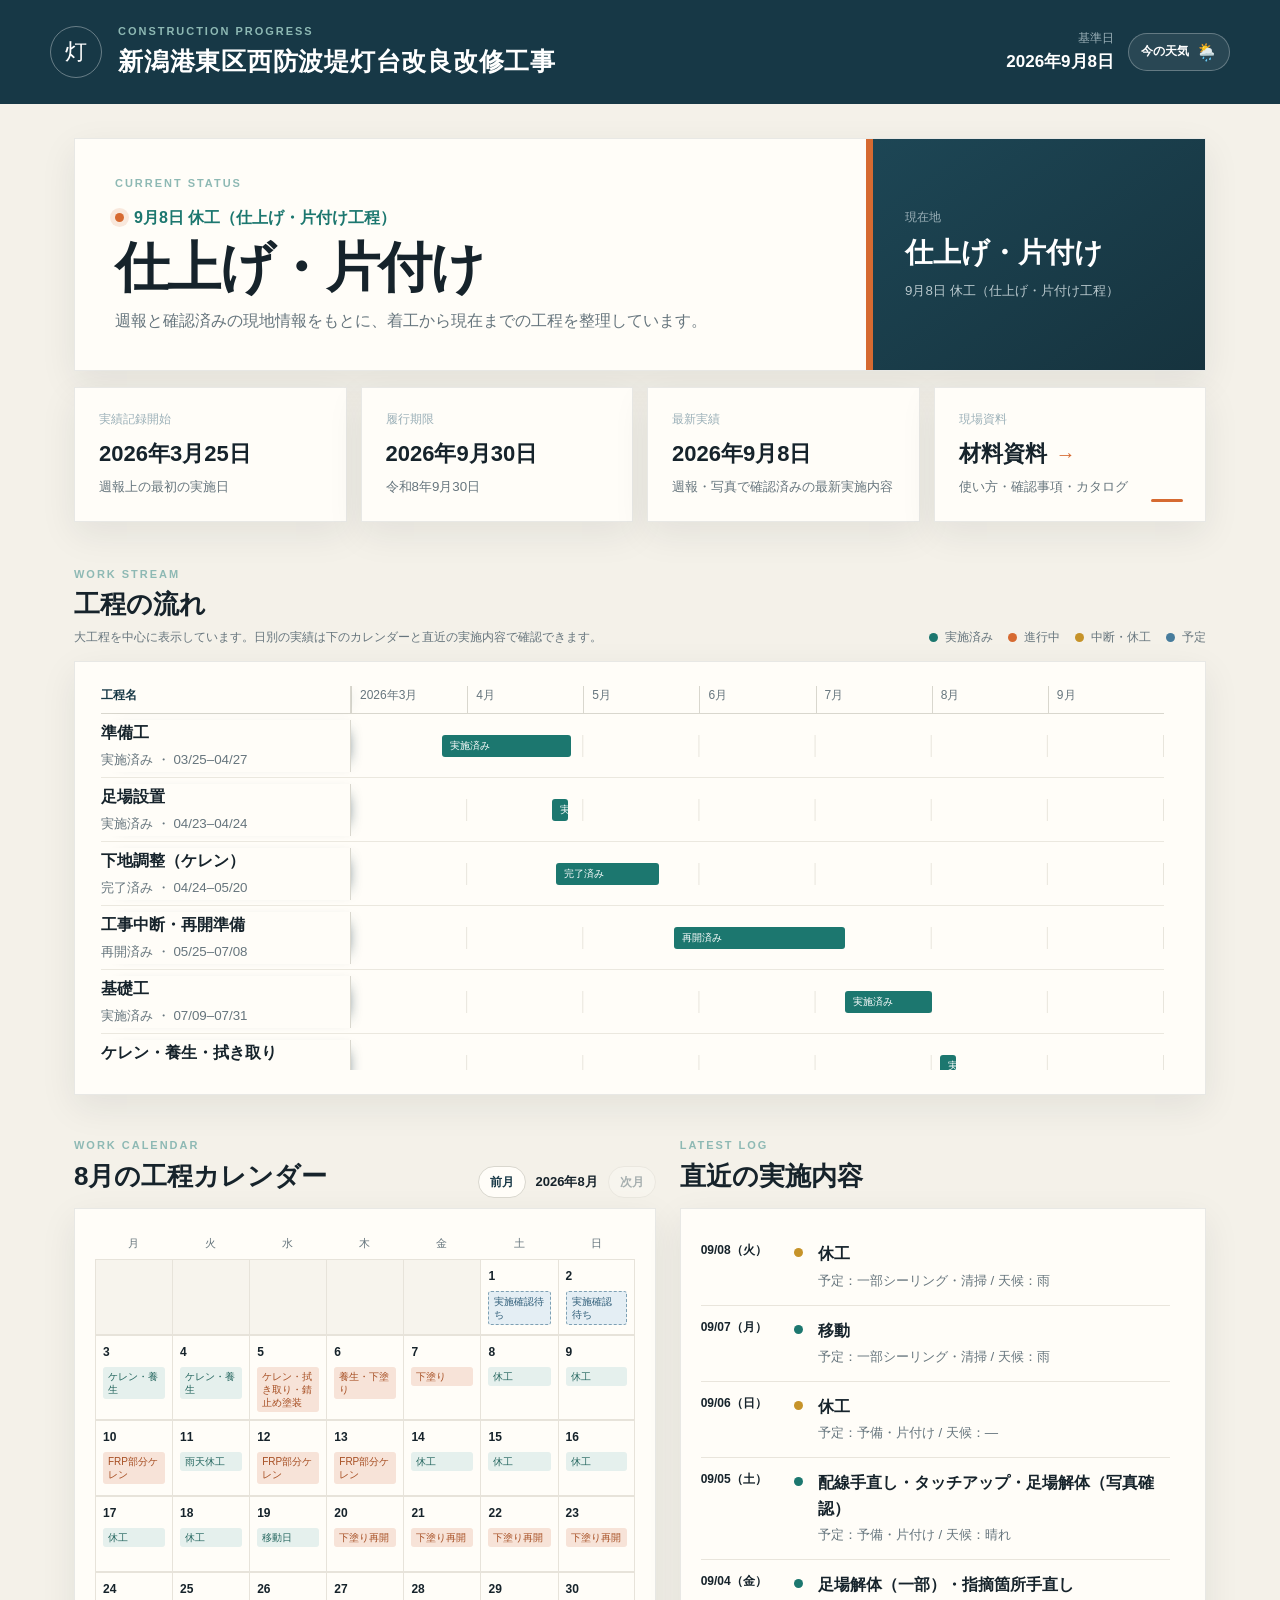
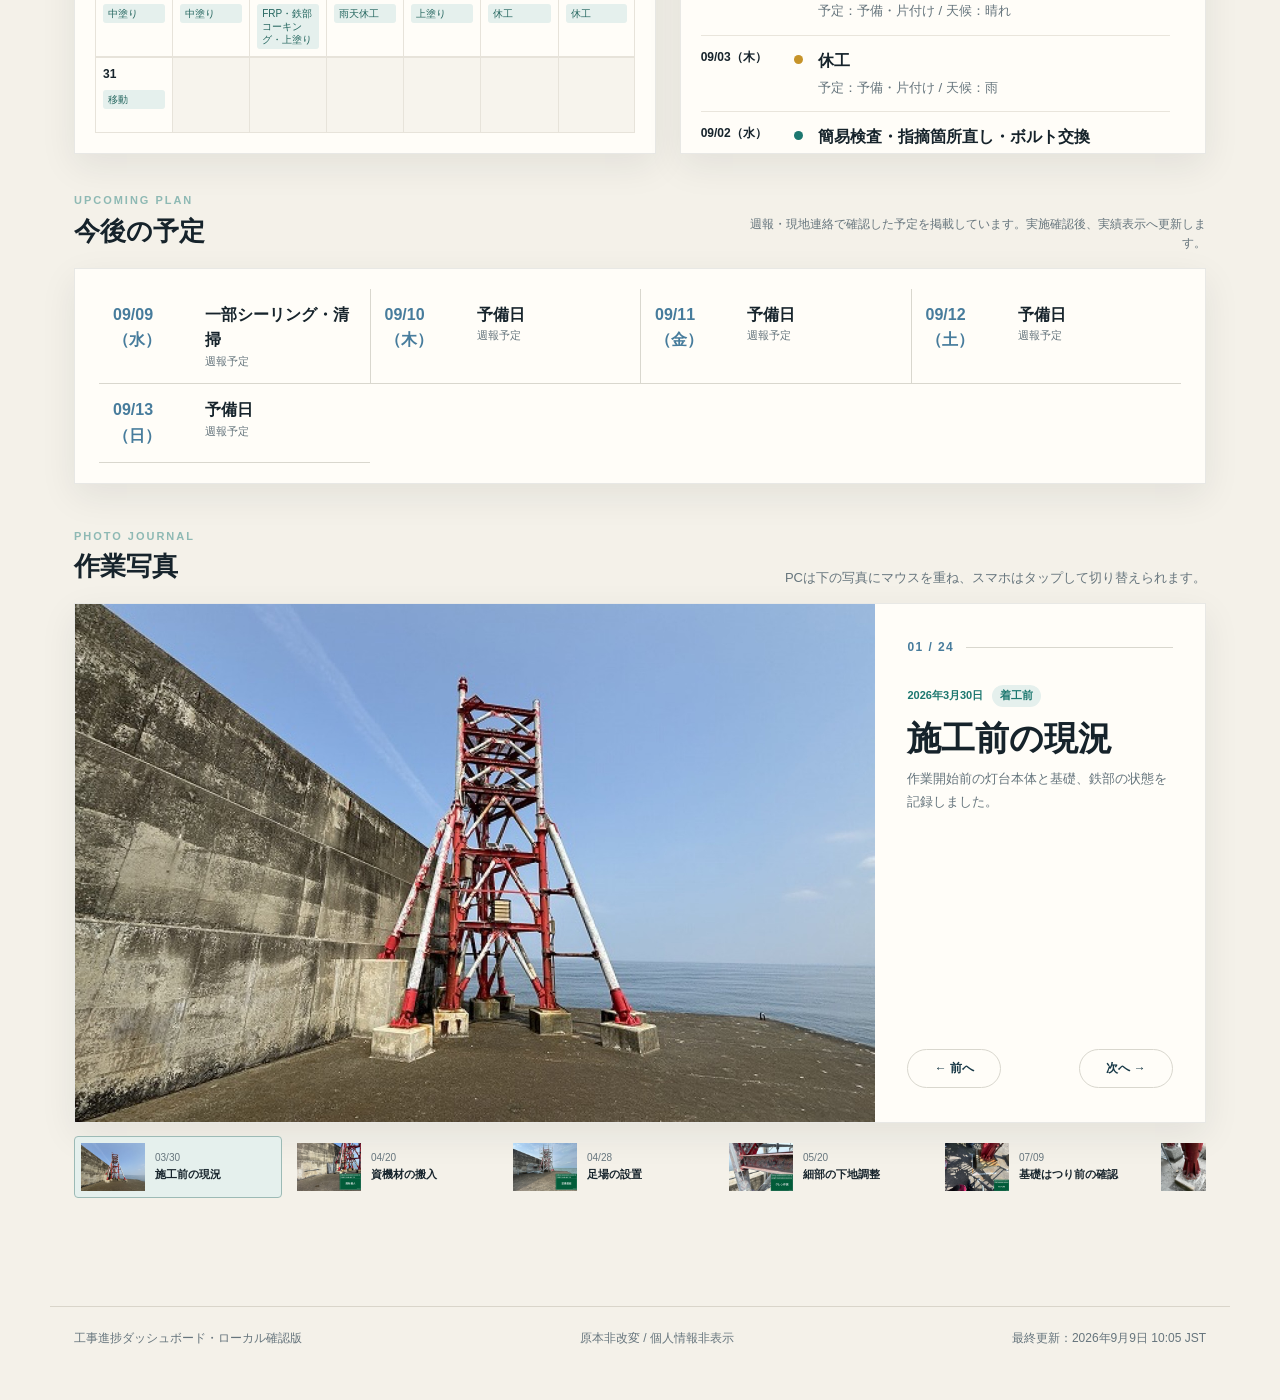
==== index.html @ 29715b18 "9月8日の雨天休工を進捗へ反映" ====
<!doctype html>
<html lang="ja">
<head>
  <meta charset="utf-8">
  <meta name="viewport" content="width=device-width, initial-scale=1">
  <meta name="robots" content="noindex,nofollow">
  <title>工事進捗ダッシュボード</title>
  <link rel="stylesheet" href="style.css?v=20260907-1321">
  <link rel="stylesheet" href="weather-link.css?v=20260820-1045">
  <link rel="stylesheet" href="materials.css?v=20260820-1045">
</head>
<body>
  <header class="topbar">
    <div class="brand-mark" aria-hidden="true">灯</div>
    <div>
      <p class="eyebrow">CONSTRUCTION PROGRESS</p>
      <h1 id="project-name">工事進捗ダッシュボード</h1>
    </div>
    <div class="header-tools">
      <div class="as-of"><span>基準日</span><strong id="as-of"></strong></div>
      <a class="weather-link" href="https://www.jma.go.jp/bosai/nowc/" target="_blank" rel="noopener noreferrer" aria-label="気象庁の雨雲レーダーで今の天気を見る（新しいタブで開きます）">今の天気 <span aria-hidden="true">🌦️</span></a>
    </div>
  </header>

  <main>
    <section class="hero card">
      <div>
        <p class="eyebrow">CURRENT STATUS</p>
        <div class="status-line"><span class="pulse"></span><strong id="project-status"></strong></div>
        <h2 id="current-phase"></h2>
        <p class="hero-copy">週報と確認済みの現地情報をもとに、着工から現在までの工程を整理しています。</p>
      </div>
      <div class="status-meter">
        <span>現在地</span>
        <strong id="meter-phase"></strong>
        <small id="meter-status"></small>
      </div>
    </section>

    <section class="summary-grid" aria-label="工事概要">
      <article class="summary card"><span>実績記録開始</span><strong id="record-start"></strong><small>週報上の最初の実施日</small></article>
      <article class="summary card"><span>履行期限</span><strong id="contract-end">—</strong><small>令和8年9月30日</small></article>
      <article class="summary card"><span>最新実績</span><strong id="last-activity"></strong><small>週報・写真で確認済みの最新実施内容</small></article>
      <a class="summary card material-entry" href="materials.html" aria-label="使用材料の説明、確認事項、カタログを確認する材料資料ページを開く">
        <span>現場資料</span>
        <strong>材料資料 <span class="material-entry-arrow" aria-hidden="true">→</span></strong>
        <small>使い方・確認事項・カタログ</small>
      </a>
    </section>

    <section class="section-head">
      <div><p class="eyebrow">WORK STREAM</p><h2>工程の流れ</h2><p class="stream-note">大工程を中心に表示しています。日別の実績は下のカレンダーと直近の実施内容で確認できます。</p></div>
      <div class="legend"><span class="dot completed"></span>実施済み <span class="dot active"></span>進行中 <span class="dot paused"></span>中断・休工 <span class="dot planned"></span>予定</div>
    </section>
    <section class="card gantt-wrap">
      <div class="gantt-viewport" tabindex="0" aria-label="大工程一覧。工程名を固定したまま左右と上下にスクロールして確認できます">
        <div id="gantt-scale" class="gantt-scale"></div>
        <div id="gantt" class="gantt"></div>
      </div>
    </section>

    <section class="two-col">
      <div>
        <div class="section-head compact">
          <div><p class="eyebrow">WORK CALENDAR</p><h2 id="calendar-title">工程カレンダー</h2></div>
          <div class="calendar-nav" aria-label="表示月の切り替え">
            <button id="calendar-prev" type="button" aria-label="前月">前月</button>
            <span id="calendar-month"></span>
            <button id="calendar-next" type="button" aria-label="次月">次月</button>
          </div>
        </div>
        <section class="card calendar-card">
          <div class="calendar-week"><span>月</span><span>火</span><span>水</span><span>木</span><span>金</span><span>土</span><span>日</span></div>
          <div id="calendar" class="calendar"></div>
        </section>
      </div>
      <div>
        <div class="section-head compact"><div><p class="eyebrow">LATEST LOG</p><h2>直近の実施内容</h2></div></div>
        <section class="card log-card" tabindex="0" aria-label="直近の実施内容。上下にスクロールして過去の記録を確認できます"><div id="recent-log"></div></section>
      </div>
    </section>

    <section class="section-head upcoming-head">
      <div><p class="eyebrow">UPCOMING PLAN</p><h2>今後の予定</h2></div>
      <p class="plan-caption">週報・現地連絡で確認した予定を掲載しています。実施確認後、実績表示へ更新します。</p>
    </section>
    <section class="card upcoming-card"><div id="upcoming-log" class="upcoming-grid"></div></section>

    <section class="section-head gallery-head">
      <div><p class="eyebrow">PHOTO JOURNAL</p><h2>作業写真</h2></div>
      <p class="gallery-lead">PCは下の写真にマウスを重ね、スマホはタップして切り替えられます。</p>
    </section>
    <section id="gallery" class="photo-carousel" aria-label="工事写真ギャラリー">
      <div class="photo-stage card">
        <button id="gallery-main" class="photo-main" type="button" aria-label="選択中の写真を拡大表示">
          <img id="gallery-main-image" src="" alt="">
          <span class="gallery-zoom" aria-hidden="true">拡大</span>
        </button>
        <div class="photo-detail" aria-live="polite">
          <div class="photo-progress"><span id="gallery-counter"></span><span class="photo-line"></span></div>
          <div class="gallery-meta"><time id="gallery-date"></time><span id="gallery-phase"></span></div>
          <h3 id="gallery-title"></h3>
          <p id="gallery-description"></p>
          <div class="photo-controls">
            <button id="gallery-prev" type="button" aria-label="前の写真">← <span>前へ</span></button>
            <button id="gallery-next" type="button" aria-label="次の写真"><span>次へ</span> →</button>
          </div>
        </div>
      </div>
      <div id="gallery-tabs" class="photo-tabs" role="tablist" aria-label="表示する工事写真を選択"></div>
    </section>
  </main>

  <dialog id="gallery-dialog" class="gallery-dialog" aria-labelledby="dialog-title">
    <button id="dialog-close" class="dialog-close" type="button" aria-label="拡大写真を閉じる">×</button>
    <img id="dialog-image" src="" alt="">
    <div class="dialog-caption">
      <p><time id="dialog-date"></time><span id="dialog-phase"></span></p>
      <h2 id="dialog-title"></h2>
      <p id="dialog-description"></p>
    </div>
  </dialog>
  <footer><span>工事進捗ダッシュボード・ローカル確認版</span><span>原本非改変 / 個人情報非表示</span><span>最終更新：<time id="updated-at"></time></span></footer>
  <script src="data.js?v=20260909-1005"></script>
  <script src="app.js?v=20260822-1506"></script>
</body>
</html>
---- style.css ----
:root{--ink:#16232b;--muted:#66757d;--paper:#f4f1e9;--card:#fffdf8;--line:#d9d7ce;--navy:#173846;--teal:#1c776f;--orange:#d66a31;--amber:#c69329;--blue:#477c9c;--gray:#a8aca9;--shadow:0 12px 34px rgba(28,43,48,.08)}
.gallery-head{margin-top:44px!important}
.upcoming-item{grid-template-columns:82px 1fr!important}
.two-col>div{min-width:0}.calendar-card,.log-card{height:auto!important}.log-card{overflow-y:auto;overscroll-behavior:contain;scrollbar-gutter:stable}.log-card:focus-visible{outline:3px solid var(--orange);outline-offset:2px}@media(max-width:850px){.log-card{max-height:520px}}
.stream-note{max-width:620px;margin:2px 0 0;color:var(--muted);font-size:12px}
.photo-carousel{margin-bottom:44px}.photo-stage{display:grid;grid-template-columns:minmax(0,1.7fr) minmax(280px,.7fr);height:520px;overflow:hidden}.photo-main{position:relative;display:block;min-width:0;padding:0;border:0;background:#10232b;cursor:zoom-in;overflow:hidden}.photo-main img{display:block;width:100%;height:100%;min-height:0;max-height:none;object-fit:cover}.photo-main:hover .gallery-zoom,.photo-main:focus-visible .gallery-zoom{opacity:1;transform:none}.photo-main:focus-visible{outline:3px solid var(--orange);outline-offset:-3px}.photo-detail{display:flex;flex-direction:column;justify-content:flex-start;min-height:460px;padding:34px 32px;background:var(--card)}.photo-progress{display:flex;align-items:center;gap:12px;margin-bottom:28px;color:var(--blue);font-size:12px;font-weight:800;letter-spacing:.12em}.photo-line{height:1px;flex:1;background:var(--line)}.photo-detail h3{margin:10px 0 8px;font-size:clamp(24px,3vw,34px);line-height:1.25}.photo-detail>p{margin:0;color:var(--muted);font-size:13px;line-height:1.8}.photo-controls{display:flex;justify-content:space-between;gap:10px;margin-top:auto;padding-top:34px}.photo-controls button{min-width:94px;padding:9px 14px;border:1px solid var(--line);border-radius:999px;background:transparent;color:var(--navy);font:inherit;font-size:12px;font-weight:800;cursor:pointer}.photo-controls button:hover,.photo-controls button:focus-visible{background:#e5f0ed;border-color:#a8c5bf}.photo-tabs{display:flex;gap:8px;margin-top:10px;padding:3px 0 8px;overflow-x:auto;scrollbar-width:thin}.photo-tab{display:grid;grid-template-columns:64px 120px;flex:0 0 auto;align-items:center;gap:10px;padding:6px;border:1px solid transparent;border-radius:4px;background:transparent;color:var(--ink);font:inherit;text-align:left;cursor:pointer}.photo-tab img{width:64px;height:48px;object-fit:cover;background:#dfe4e3}.photo-tab span,.photo-tab time,.photo-tab strong{display:block}.photo-tab time{color:var(--muted);font-size:10px}.photo-tab strong{overflow:hidden;font-size:11px;white-space:nowrap;text-overflow:ellipsis}.photo-tab[aria-selected="true"]{border-color:#9cbab5;background:#e5f0ed}.photo-tab:focus-visible{outline:3px solid var(--orange);outline-offset:1px}@media(max-width:850px){.photo-stage{grid-template-columns:1fr;height:auto}.photo-main img{min-height:0;max-height:none;aspect-ratio:16/9}.photo-detail{min-height:0;padding:24px}.photo-progress{margin-bottom:18px}.photo-controls{margin-top:20px;padding-top:0}}@media(max-width:540px){.photo-main img{aspect-ratio:4/3}.photo-detail{padding:20px}.photo-tab{grid-template-columns:58px 104px}.photo-tab img{width:58px;height:44px}.photo-controls button span{display:none}}
*{box-sizing:border-box}html{scroll-behavior:smooth}body{margin:0;background:var(--paper);color:var(--ink);font-family:-apple-system,BlinkMacSystemFont,"Hiragino Sans","Yu Gothic UI",Meiryo,sans-serif;line-height:1.6}.topbar{min-height:104px;padding:22px max(24px,calc((100vw - 1180px)/2));display:flex;align-items:center;gap:16px;background:var(--navy);color:white}.brand-mark{display:grid;place-items:center;width:52px;height:52px;border:1px solid rgba(255,255,255,.35);border-radius:50%;font-family:serif;font-size:22px}.topbar h1{font-size:clamp(17px,2vw,25px);margin:1px 0 0;letter-spacing:.03em}.eyebrow{margin:0;color:#8eb9b4;font-size:11px;font-weight:800;letter-spacing:.18em}.as-of{margin-left:auto;text-align:right}.as-of span,.summary span,.status-meter span{display:block;color:#9bb0b8;font-size:12px}.as-of strong{font-size:17px}main{max-width:1180px;margin:0 auto;padding:34px 24px 56px}.card{background:var(--card);border:1px solid rgba(33,54,62,.1);box-shadow:var(--shadow)}.hero{display:grid;grid-template-columns:1.4fr .6fr;align-items:stretch;overflow:hidden}.hero>div:first-child{padding:36px 40px}.status-line{display:flex;align-items:center;gap:10px;color:var(--teal);margin:12px 0 2px}.pulse{width:9px;height:9px;background:var(--orange);border-radius:50%;box-shadow:0 0 0 5px rgba(214,106,49,.14)}.hero h2{font-size:clamp(30px,5vw,54px);line-height:1.15;margin:6px 0 10px;letter-spacing:-.03em}.hero-copy{color:var(--muted);margin:0}.status-meter{padding:32px;background:linear-gradient(145deg,#1d4655,#16333e);color:white;display:flex;flex-direction:column;justify-content:center;border-left:7px solid var(--orange)}.status-meter strong{font-size:28px;margin:4px 0}.status-meter small{color:#b9c8cd}.summary-grid{display:grid;grid-template-columns:repeat(4,1fr);gap:14px;margin:16px 0 44px}.summary{padding:22px 24px;min-height:132px}.summary strong{font-size:22px;display:block;margin:7px 0 2px}.summary small{color:var(--muted)}.summary .pending{color:var(--amber)}.section-head{display:flex;align-items:flex-end;justify-content:space-between;margin:0 0 14px}.section-head h2{font-size:26px;margin:1px 0}.legend{font-size:12px;color:var(--muted);display:flex;align-items:center;gap:7px;flex-wrap:wrap}.dot{width:9px;height:9px;border-radius:50%;display:inline-block;margin-left:8px}.dot.completed{background:var(--teal)}.dot.active{background:var(--orange)}.dot.paused{background:var(--amber)}.dot.pending-dot{background:var(--gray)}.gantt-wrap{padding:24px 26px;margin-bottom:42px;overflow-x:auto}.gantt-scale{display:grid;grid-template-columns:repeat(6,1fr);margin-left:250px;min-width:780px;color:var(--muted);font-size:12px;border-bottom:1px solid var(--line)}.gantt-scale span{padding:0 8px 8px;border-left:1px solid var(--line)}.gantt{min-width:1030px}.gantt-row{display:grid;grid-template-columns:250px 1fr;align-items:center;min-height:64px;border-bottom:1px solid #ebe8df}.gantt-row:last-child{border-bottom:0}.gantt-label strong{display:block}.gantt-label small{color:var(--muted)}.gantt-track{height:22px;position:relative;background:repeating-linear-gradient(to right,transparent 0,transparent calc(16.6667% - 1px),#e8e5dc calc(16.6667% - 1px),#e8e5dc 16.6667%)}.gantt-bar{position:absolute;min-width:8px;height:100%;border-radius:3px;display:flex;align-items:center;padding:0 8px;color:white;font-size:10px;white-space:nowrap;overflow:hidden}.gantt-bar.completed{background:var(--teal)}.gantt-bar.in-progress{background:var(--orange)}.gantt-bar.paused{background:var(--amber)}.gantt-bar.not-started{background:var(--gray)}.two-col{display:grid;grid-template-columns:1.05fr .95fr;gap:24px}.section-head.compact{margin-bottom:10px}.calendar-card,.log-card{height:100%;padding:20px}.calendar-week,.calendar{display:grid;grid-template-columns:repeat(7,1fr)}.calendar-week span{text-align:center;color:var(--muted);font-size:11px;padding:6px}.calendar-day{min-height:76px;border-top:1px solid #e7e3da;border-left:1px solid #e7e3da;padding:7px;font-size:12px}.calendar-day:nth-child(7n){border-right:1px solid #e7e3da}.calendar-day.empty{background:#f7f4ed}.calendar-day .num{font-weight:700}.calendar-day .event{display:block;margin-top:5px;border-radius:3px;padding:3px 5px;background:#e5f0ed;color:#23655e;font-size:10px;line-height:1.3}.calendar-day .event.in-progress{background:#f7e3d8;color:#a64e22}.log-item{display:grid;grid-template-columns:82px 13px 1fr;gap:11px;padding:12px 0;border-bottom:1px solid #e9e5dc}.log-item:last-child{border-bottom:0}.log-date{font-size:12px;font-weight:700}.log-pin{width:9px;height:9px;background:var(--teal);border-radius:50%;margin-top:7px}.log-pin.in-progress{background:var(--orange)}.log-pin.paused{background:var(--amber)}.log-body strong{display:block}.log-body small{color:var(--muted)}.notice{display:flex;gap:16px;margin-top:28px;padding:20px 24px;border-left:5px solid var(--amber)}.notice-icon{display:grid;place-items:center;flex:0 0 32px;height:32px;border-radius:50%;background:#f0dfb9;color:#745812;font-weight:900}.notice p{margin:2px 0 0;color:var(--muted)}footer{max-width:1180px;margin:0 auto 30px;padding:22px 24px;border-top:1px solid #d9d5ca;color:var(--muted);font-size:12px;display:flex;justify-content:space-between}
.calendar-nav{display:flex;align-items:center;gap:10px;font-size:13px;font-weight:700}.calendar-nav button{min-width:48px;height:32px;padding:0 10px;border:1px solid var(--line);border-radius:16px;background:var(--card);color:var(--navy);font-size:12px;font-weight:700;line-height:1;cursor:pointer}.calendar-nav button:disabled{opacity:.35;cursor:default}.calendar-nav button:not(:disabled):hover{background:#e5f0ed}.calendar-day{border-bottom:1px solid #e7e3da}.calendar-day:last-child{border-right:1px solid #e7e3da}
.calendar-day.today{position:relative;box-shadow:inset 0 0 0 2px var(--orange)}
.calendar-day.today .num{display:inline-grid;place-items:center;width:24px;height:24px;margin:-2px 0 0 -2px;border-radius:50%;background:var(--orange);color:#fff;line-height:1}
@media(max-width:850px){.hero{grid-template-columns:1fr}.status-meter{border-left:0;border-top:6px solid var(--orange)}.summary-grid{grid-template-columns:repeat(2,1fr)}.two-col{grid-template-columns:1fr}.gantt-scale{margin-left:190px}.gantt-row{grid-template-columns:190px 1fr}.legend{display:none}}
@media(max-width:540px){.topbar{padding:17px}.brand-mark{width:42px;height:42px}.as-of span{display:none}.as-of strong{font-size:13px}main{padding:20px 14px 42px}.hero>div:first-child{padding:27px 23px}.status-meter{padding:24px}.summary-grid{grid-template-columns:1fr 1fr;gap:9px;margin-bottom:34px}.summary{padding:16px;min-height:116px}.summary strong{font-size:17px}.gantt-wrap{padding:18px 14px}.calendar-card,.log-card{padding:12px}.calendar-day{min-height:64px;padding:5px}.calendar-day .event{font-size:9px}.notice{margin-top:20px}footer{margin-bottom:10px;display:block}footer span{display:block}}
.dot.planned{background:var(--blue)}.gantt-bar.planned{background:var(--blue)}.calendar-day .event.planned{background:#e4eef4;color:#315f7a;border:1px dashed #7da0b4}.upcoming-head{margin-top:38px}.plan-caption{max-width:460px;margin:0;color:var(--muted);font-size:12px;text-align:right}.upcoming-card{padding:20px 24px}.upcoming-grid{display:grid;grid-template-columns:repeat(4,1fr)}.upcoming-item{display:grid;grid-template-columns:54px 1fr;gap:10px;padding:13px 14px;border-left:1px solid var(--line);border-bottom:1px solid var(--line)}.upcoming-item:nth-child(4n+1){border-left:0}.upcoming-date{color:var(--blue);font-weight:800}.upcoming-item strong,.upcoming-item small{display:block}.upcoming-item small{color:var(--muted);font-size:11px}@media(max-width:850px){.upcoming-grid{grid-template-columns:repeat(2,1fr)}.upcoming-item:nth-child(4n+1){border-left:1px solid var(--line)}.upcoming-item:nth-child(2n+1){border-left:0}}@media(max-width:540px){.upcoming-head{display:block}.plan-caption{text-align:left}.upcoming-grid{grid-template-columns:1fr}.upcoming-item{border-left:0}}
.gallery-head{margin-top:4px}.gallery-lead{margin:0;color:var(--muted);font-size:13px}.gallery-grid{display:grid;grid-template-columns:repeat(3,1fr);gap:16px;margin-bottom:44px}.gallery-card{min-width:0;background:var(--card);border:1px solid rgba(33,54,62,.1);box-shadow:var(--shadow);overflow:hidden}.gallery-card.featured{grid-column:span 2}.gallery-open{display:block;width:100%;padding:0;border:0;background:transparent;color:inherit;text-align:left;font:inherit;cursor:pointer}.gallery-image{position:relative;display:block;aspect-ratio:4/3;overflow:hidden;background:#dfe4e3}.gallery-card.featured .gallery-image{aspect-ratio:2/1}.gallery-image img{display:block;width:100%;height:100%;object-fit:cover;transition:transform .35s ease}.gallery-zoom{position:absolute;right:12px;bottom:12px;padding:5px 10px;border-radius:999px;background:rgba(18,39,48,.82);color:white;font-size:11px;font-weight:700;letter-spacing:.06em;opacity:0;transform:translateY(4px);transition:opacity .2s ease,transform .2s ease}.gallery-open:hover .gallery-image img{transform:scale(1.025)}.gallery-open:hover .gallery-zoom,.gallery-open:focus-visible .gallery-zoom{opacity:1;transform:none}.gallery-open:focus-visible{outline:3px solid var(--orange);outline-offset:-3px}.gallery-copy{display:block;padding:18px 20px 20px}.gallery-meta{display:flex;align-items:center;gap:9px;color:var(--teal);font-size:11px;font-weight:800}.gallery-meta span{padding:2px 8px;border-radius:999px;background:#e5f0ed}.gallery-copy strong{display:block;margin:7px 0 4px;font-size:19px;line-height:1.35}.gallery-copy small{display:block;color:var(--muted);font-size:12px;line-height:1.7}.gallery-dialog{width:min(960px,calc(100vw - 32px));max-height:calc(100vh - 32px);padding:0;border:0;background:var(--card);color:var(--ink);box-shadow:0 24px 80px rgba(10,25,31,.35);overflow:auto}.gallery-dialog::backdrop{background:rgba(10,25,31,.72);backdrop-filter:blur(3px)}.gallery-dialog img{display:block;width:100%;max-height:70vh;object-fit:contain;background:#10232b}.dialog-close{position:fixed;z-index:2;margin:14px 0 0 calc(min(960px,100vw - 32px) - 58px);width:42px;height:42px;border:1px solid rgba(255,255,255,.4);border-radius:50%;background:rgba(16,35,43,.82);color:white;font-size:26px;line-height:1;cursor:pointer}.dialog-close:focus-visible{outline:3px solid var(--orange)}.dialog-caption{padding:22px 26px 26px}.dialog-caption>p:first-child{display:flex;gap:10px;margin:0;color:var(--teal);font-size:12px;font-weight:800}.dialog-caption>p:first-child span{padding-left:10px;border-left:1px solid var(--line)}.dialog-caption h2{margin:6px 0 4px;font-size:25px}.dialog-caption>p:last-child{margin:0;color:var(--muted)}@media(max-width:850px){.gallery-grid{grid-template-columns:repeat(2,1fr)}.gallery-card.featured{grid-column:span 2}}@media(max-width:540px){.gallery-head{display:block}.gallery-lead{margin-top:4px}.gallery-grid{grid-template-columns:1fr;gap:12px}.gallery-card.featured{grid-column:auto}.gallery-card.featured .gallery-image,.gallery-image{aspect-ratio:4/3}.gallery-copy{padding:15px 16px 17px}.gallery-zoom{opacity:1;transform:none}.dialog-caption{padding:18px}.gallery-dialog{width:calc(100vw - 20px);max-height:calc(100vh - 20px)}.dialog-close{margin-left:calc(100vw - 72px)}}@media(prefers-reduced-motion:reduce){.gallery-image img,.gallery-zoom{transition:none}}

/* 工程表: 月幅を読みやすい下限で保ち、長期工事は工程名固定の横スクロールにする */
.gantt-wrap{padding:24px 26px;margin-bottom:42px;overflow:hidden}
.gantt-viewport{
  --gantt-label-width:250px;
  --gantt-month-count:1;
  --gantt-track-min-width:96px;
  max-height:384px;
  overflow:auto;
  overscroll-behavior:contain;
  scrollbar-gutter:stable;
}
.gantt-viewport:focus-visible{outline:3px solid var(--orange);outline-offset:-3px}
.gantt-scale{
  position:sticky;
  top:0;
  z-index:5;
  display:grid;
  width:100%;
  min-width:calc(var(--gantt-label-width) + var(--gantt-track-min-width));
  margin-left:0;
  color:var(--muted);
  font-size:12px;
  border-bottom:1px solid var(--line);
  background:var(--card);
}
.gantt-scale span{min-width:0;padding:0 8px 8px;border-left:1px solid var(--line);background:var(--card)}
.gantt-scale .gantt-axis-label{
  position:sticky;
  left:0;
  z-index:7;
  padding-left:0;
  border-left:0;
  border-right:1px solid var(--line);
  color:var(--navy);
  font-weight:800;
  box-shadow:8px 0 14px -12px rgba(23,56,70,.8);
}
.gantt{width:100%;min-width:calc(var(--gantt-label-width) + var(--gantt-track-min-width))}
.gantt-row{grid-template-columns:var(--gantt-label-width) minmax(var(--gantt-track-min-width),1fr)}
.gantt-label{
  position:sticky;
  left:0;
  z-index:3;
  min-width:0;
  padding-right:16px;
  border-right:1px solid var(--line);
  background:var(--card);
  box-shadow:8px 0 14px -12px rgba(23,56,70,.8);
}
.gantt-label strong,.gantt-label small{overflow:hidden;text-overflow:ellipsis;white-space:nowrap}
.gantt-track{
  background-image:linear-gradient(to right,transparent calc(100% - 1px),#e8e5dc 1px);
  background-size:calc(100% / var(--gantt-month-count)) 100%;
}
@media(max-width:850px){.gantt-viewport{--gantt-label-width:190px}}
@media(max-width:540px){.gantt-wrap{padding:18px 14px}.gantt-viewport{--gantt-label-width:174px}}
@media(max-width:540px){.calendar-nav button,.photo-controls button{min-height:45px}.gantt-label strong{overflow:visible;white-space:normal;text-overflow:clip;line-height:1.35}}
@media(max-width:540px){.section-head.compact{display:block}.calendar-nav{justify-content:flex-start;margin-top:8px}.calendar-nav span{white-space:nowrap}}
---- weather-link.css ----
.header-tools {
  display: flex;
  flex: 0 0 auto;
  align-items: center;
  gap: 14px;
  margin-left: auto;
}

.header-tools .as-of {
  margin-left: 0;
}

.weather-link {
  display: inline-flex;
  align-items: center;
  gap: 7px;
  padding: 8px 12px;
  border: 1px solid rgba(255, 255, 255, .28);
  border-radius: 999px;
  background: rgba(255, 255, 255, .08);
  color: #fff;
  font-size: 12px;
  font-weight: 800;
  white-space: nowrap;
  text-decoration: none;
}

.weather-link:hover {
  border-color: rgba(255, 255, 255, .55);
  background: rgba(255, 255, 255, .16);
}

.weather-link:focus-visible {
  outline: 3px solid var(--orange);
  outline-offset: 3px;
}

.weather-link span {
  font-size: 17px;
  line-height: 1;
}

@media (max-width: 540px) {
  .topbar {
    flex-wrap: wrap;
  }

  .topbar > div:nth-child(2) {
    min-width: 0;
    flex: 1;
  }

  .header-tools {
    flex: 0 0 100%;
    width: 100%;
    gap: 8px;
    margin-left: 0;
    justify-content: flex-end;
  }

  .weather-link {
    min-height: 45px;
    gap: 4px;
    padding: 6px 9px;
    font-size: 11px;
  }

  .weather-link span {
    font-size: 15px;
  }
}
---- materials.css ----
.material-entry {
  position: relative;
  display: block;
  color: var(--ink);
  text-decoration: none;
  transition: border-color .2s ease, transform .2s ease, box-shadow .2s ease;
}

.material-entry::after {
  position: absolute;
  right: 22px;
  bottom: 19px;
  width: 32px;
  height: 3px;
  border-radius: 999px;
  background: var(--orange);
  content: "";
}

.material-entry:hover {
  border-color: rgba(28, 119, 111, .38);
  box-shadow: 0 16px 38px rgba(28, 43, 48, .12);
  transform: translateY(-2px);
}

.material-entry:focus-visible {
  outline: 3px solid var(--orange);
  outline-offset: 3px;
}

.material-entry strong {
  display: flex;
  align-items: center;
  gap: 9px;
}

.material-entry .material-entry-arrow {
  display: inline;
  color: var(--orange);
  font-size: 20px;
}

.materials-header-title {
  min-width: 0;
}

.materials-back {
  margin-left: auto;
  padding: 8px 13px;
  border: 1px solid rgba(255, 255, 255, .28);
  border-radius: 999px;
  color: #fff;
  font-size: 12px;
  font-weight: 800;
  text-decoration: none;
  white-space: nowrap;
}

.materials-back:hover {
  background: rgba(255, 255, 255, .12);
}

.materials-back:focus-visible {
  outline: 3px solid var(--orange);
  outline-offset: 3px;
}

.materials-main {
  max-width: 1000px;
}

.materials-hero {
  margin-bottom: 18px;
  padding: 34px 38px;
}

.materials-hero h2 {
  margin: 4px 0 8px;
  font-size: clamp(30px, 5vw, 48px);
  line-height: 1.2;
  letter-spacing: -.03em;
}

.materials-hero p:last-child {
  max-width: 720px;
  margin: 0;
  color: var(--muted);
}

.material-caution {
  display: grid;
  grid-template-columns: 155px minmax(0, 1fr);
  gap: 18px;
  margin-bottom: 26px;
  padding: 17px 20px;
  border-left: 5px solid var(--orange);
  background: #fff7f1;
}

.material-caution strong {
  font-size: 13px;
}

.material-caution p {
  margin: 0;
  color: var(--muted);
  font-size: 12px;
}

.materials-section-head {
  display: flex;
  align-items: end;
  justify-content: space-between;
  gap: 20px;
  margin: 34px 0 13px;
}

.materials-section-head h2 {
  margin: 2px 0 0;
  font-size: 27px;
}

.materials-count {
  color: var(--muted);
  font-size: 12px;
  font-weight: 800;
}

.materials-scope {
  margin: -4px 0 15px;
  color: var(--muted);
  font-size: 11px;
}

.materials-grid {
  display: grid;
  grid-template-columns: minmax(0, 1fr);
  gap: 12px;
}

.material-card {
  min-width: 0;
  border: 1px solid rgba(33, 54, 62, .12);
  background: var(--card);
  box-shadow: var(--shadow);
}

.material-card summary {
  display: grid;
  grid-template-columns: minmax(0, 1fr) auto;
  align-items: center;
  gap: 12px;
  min-height: 84px;
  padding: 17px 18px;
  cursor: pointer;
}

.material-card summary::marker {
  color: var(--teal);
}

.material-heading,
.material-heading strong,
.material-category {
  display: block;
}

.material-heading {
  min-width: 0;
}

.material-heading strong {
  overflow-wrap: anywhere;
  margin-top: 3px;
  font-size: 16px;
}

.material-category {
  color: var(--teal);
  font-size: 10px;
  font-weight: 800;
  letter-spacing: .08em;
}

.material-state {
  padding: 4px 8px;
  border-radius: 999px;
  background: #e5f0ed;
  color: #23655e;
  font-size: 10px;
  font-weight: 800;
  white-space: nowrap;
}

.material-body {
  display: grid;
  grid-template-columns: repeat(3, minmax(0, 1fr));
  column-gap: 24px;
  padding: 2px 19px 19px;
  border-top: 1px solid var(--line);
}

.material-body section {
  padding-top: 15px;
}

.material-body h3 {
  margin: 0 0 4px;
  font-size: 12px;
}

.material-body p,
.material-body li {
  color: var(--muted);
  font-size: 12px;
}

.material-body p {
  margin: 0;
}

.material-body ul {
  margin: 0;
  padding-left: 20px;
}

.material-source {
  grid-column: 1 / -1;
  display: flex;
  align-items: flex-end;
  justify-content: space-between;
  gap: 16px;
  margin-top: 17px;
  padding-top: 15px;
  border-top: 1px solid var(--line);
}

.material-source span,
.material-source strong,
.material-source small {
  display: block;
  overflow-wrap: anywhere;
}

.material-source span,
.material-source small {
  color: var(--muted);
  font-size: 10px;
}

.material-source strong {
  margin: 2px 0;
  font-size: 11px;
}

.material-links {
  display: flex;
  flex-wrap: wrap;
  justify-content: flex-end;
  gap: 7px;
}

.material-links a {
  padding: 7px 10px;
  border: 1px solid var(--teal);
  border-radius: 4px;
  color: var(--teal);
  font-size: 11px;
  font-weight: 800;
  text-decoration: none;
  white-space: nowrap;
}

.materials-empty {
  padding: 32px;
  text-align: center;
}

.materials-empty strong {
  display: block;
  margin-bottom: 5px;
  font-size: 18px;
}

.materials-empty p {
  margin: 0;
  color: var(--muted);
  font-size: 13px;
}

[hidden] {
  display: none !important;
}

@media (max-width: 720px) {
  .material-body {
    grid-template-columns: 1fr;
  }

  .materials-hero {
    padding: 27px 24px;
  }

  .material-caution {
    grid-template-columns: 1fr;
    gap: 4px;
  }

  .material-source {
    align-items: flex-start;
    flex-direction: column;
  }

  .material-links {
    justify-content: flex-start;
  }
}

@media (max-width: 540px) {
  .materials-back {
    padding: 6px 9px;
    font-size: 11px;
  }

  .materials-empty {
    padding: 25px 18px;
  }
}

@media (prefers-reduced-motion: reduce) {
  .material-entry {
    transition: none;
  }
}
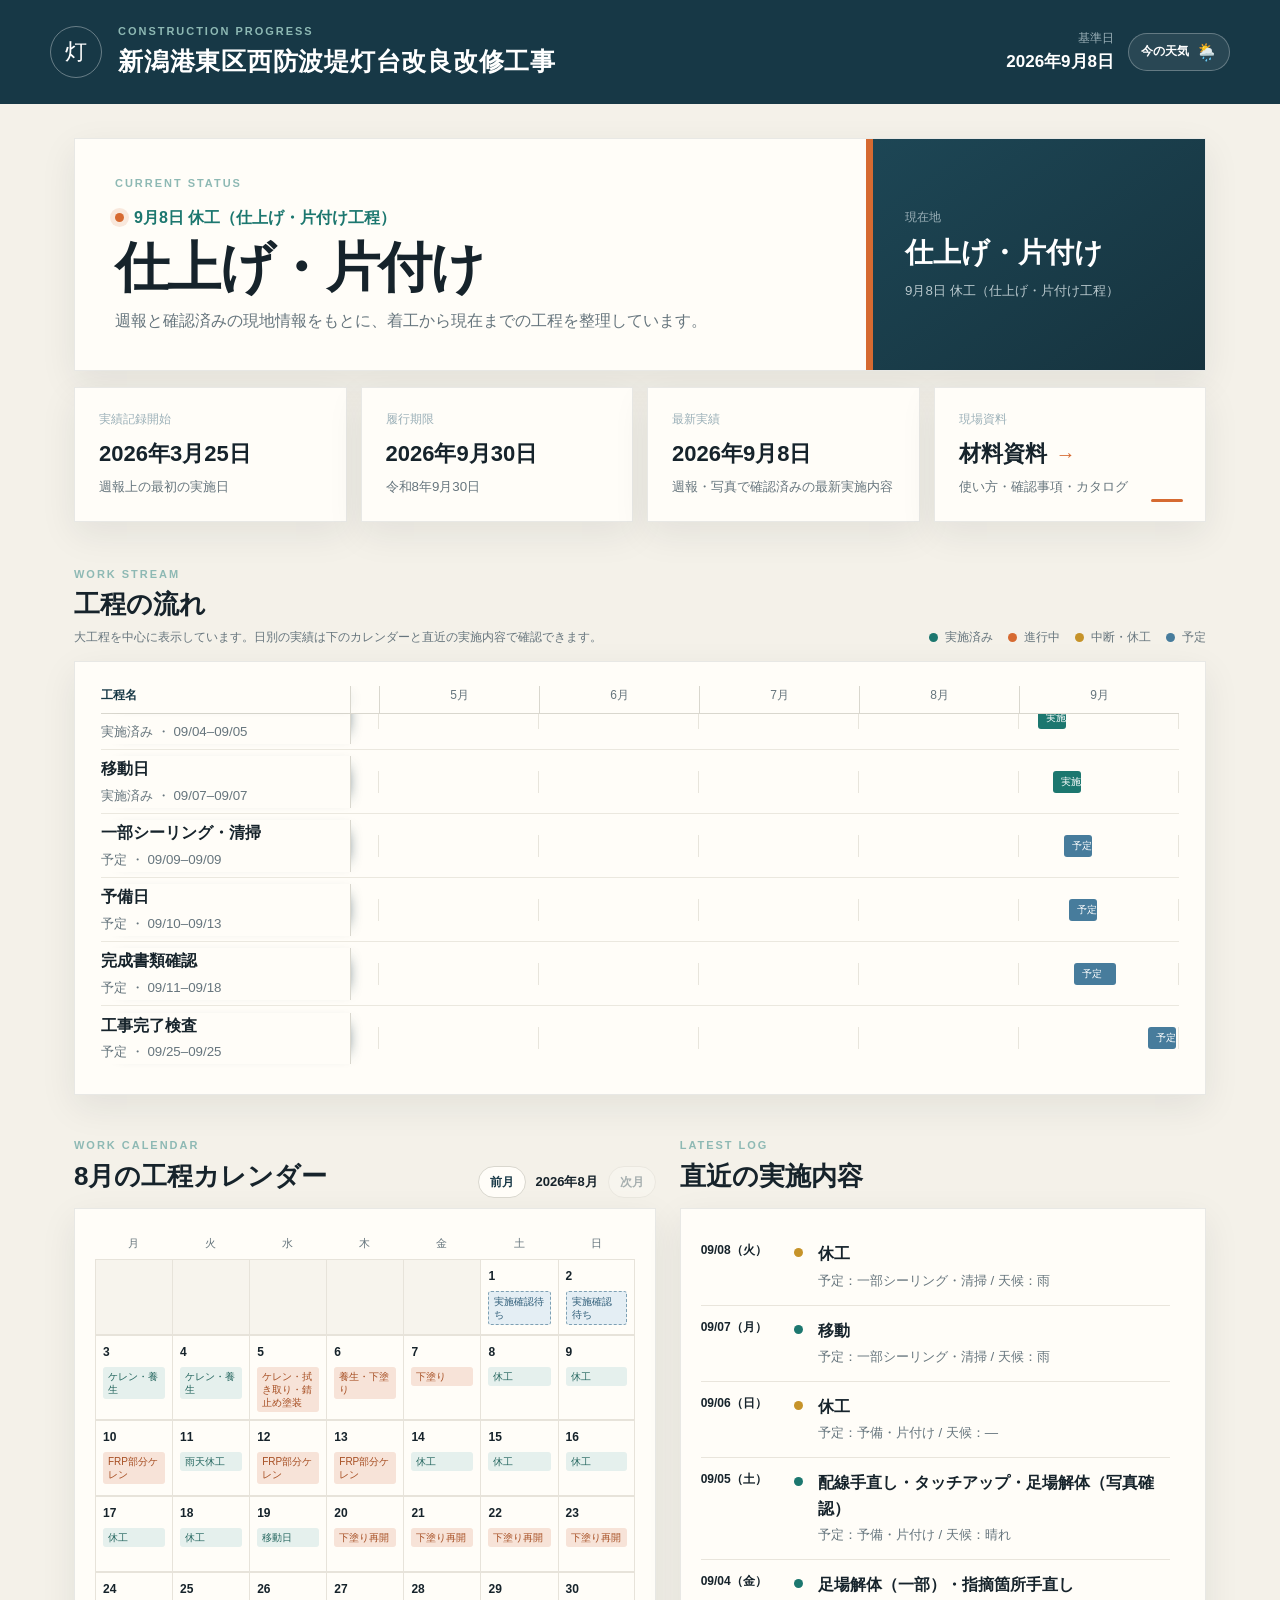
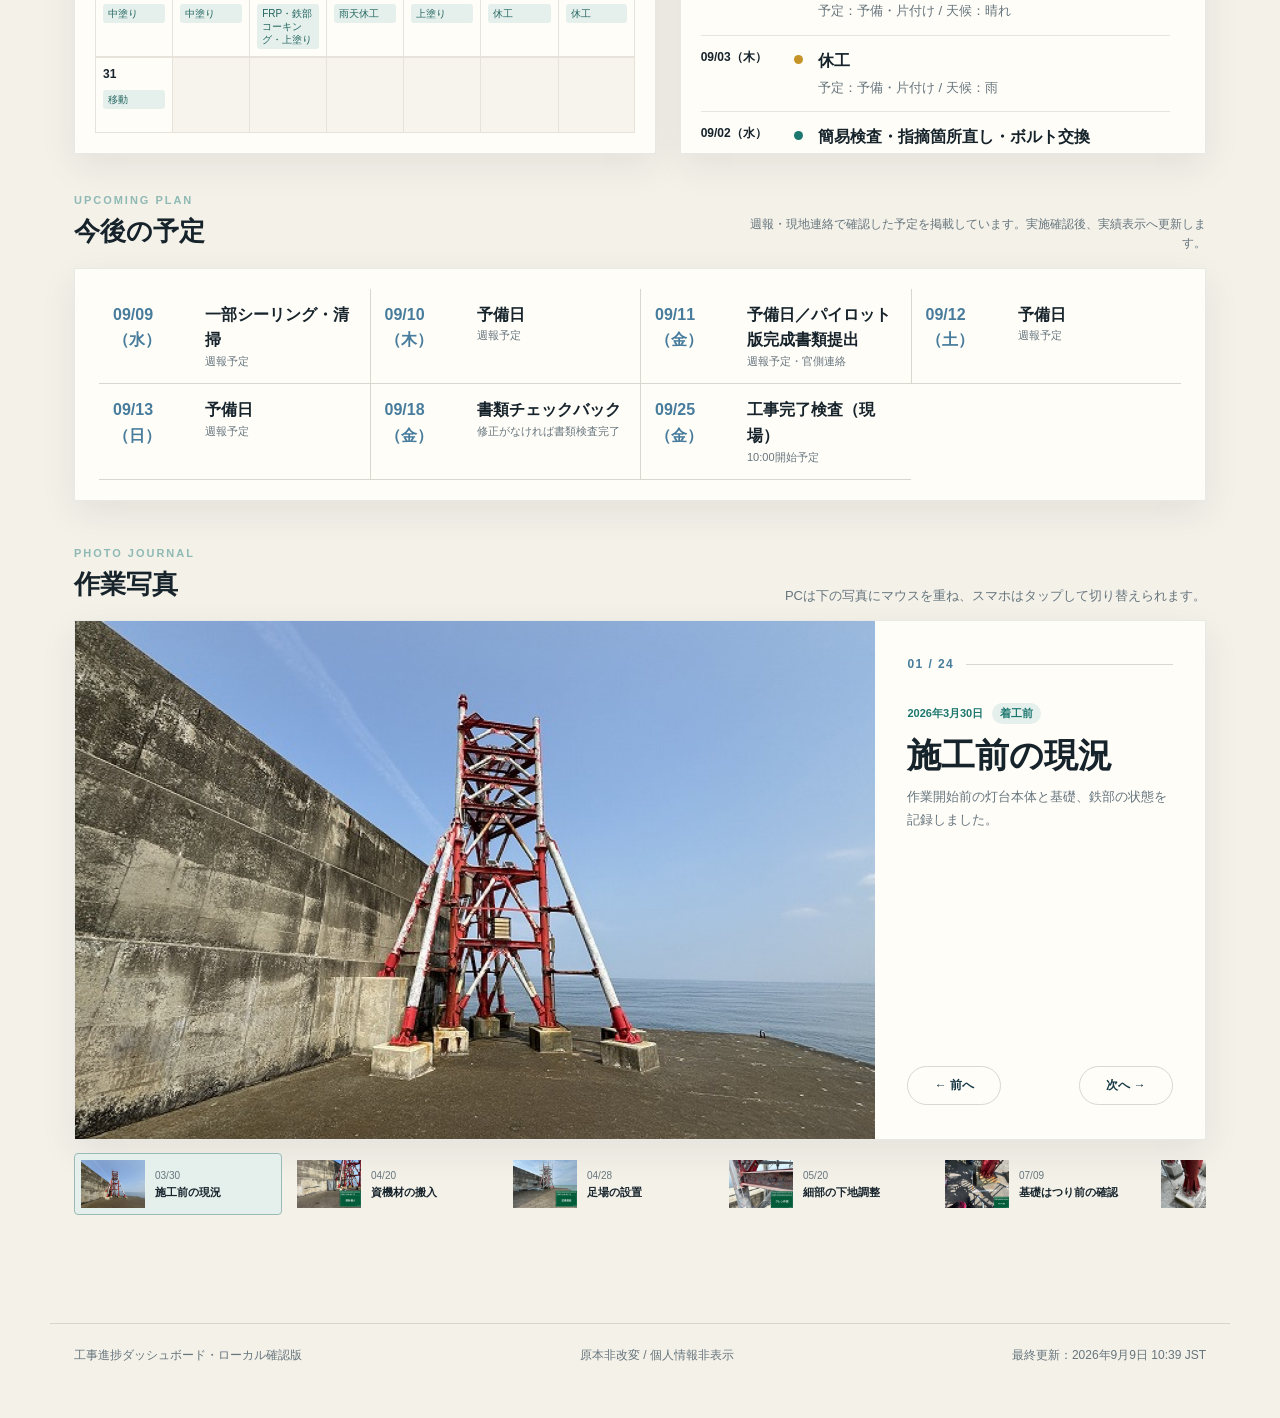
==== commit b361c206: "完成検査予定と工程表表示を更新" ====
--- a/index.html
+++ b/index.html
@@ -5,7 +5,7 @@
   <meta name="viewport" content="width=device-width, initial-scale=1">
   <meta name="robots" content="noindex,nofollow">
   <title>工事進捗ダッシュボード</title>
-  <link rel="stylesheet" href="style.css?v=20260907-1321">
+  <link rel="stylesheet" href="style.css?v=20260909-1039">
   <link rel="stylesheet" href="weather-link.css?v=20260820-1045">
   <link rel="stylesheet" href="materials.css?v=20260820-1045">
 </head>
@@ -121,7 +121,7 @@
     </div>
   </dialog>
   <footer><span>工事進捗ダッシュボード・ローカル確認版</span><span>原本非改変 / 個人情報非表示</span><span>最終更新：<time id="updated-at"></time></span></footer>
-  <script src="data.js?v=20260909-1005"></script>
-  <script src="app.js?v=20260822-1506"></script>
+  <script src="data.js?v=20260909-1039"></script>
+  <script src="app.js?v=20260909-1039"></script>
 </body>
 </html>
--- a/style.css
+++ b/style.css
@@ -18,7 +18,7 @@
 .gantt-viewport{
   --gantt-label-width:250px;
   --gantt-month-count:1;
-  --gantt-track-min-width:96px;
+  --gantt-track-min-width:160px;
   max-height:384px;
   overflow:auto;
   overscroll-behavior:contain;
@@ -39,6 +39,7 @@
   background:var(--card);
 }
 .gantt-scale span{min-width:0;padding:0 8px 8px;border-left:1px solid var(--line);background:var(--card)}
+.gantt-scale span:not(.gantt-axis-label){text-align:center}
 .gantt-scale .gantt-axis-label{
   position:sticky;
   left:0;
@@ -67,6 +68,7 @@
   background-image:linear-gradient(to right,transparent calc(100% - 1px),#e8e5dc 1px);
   background-size:calc(100% / var(--gantt-month-count)) 100%;
 }
+.gantt-bar{min-width:28px}
 @media(max-width:850px){.gantt-viewport{--gantt-label-width:190px}}
 @media(max-width:540px){.gantt-wrap{padding:18px 14px}.gantt-viewport{--gantt-label-width:174px}}
 @media(max-width:540px){.calendar-nav button,.photo-controls button{min-height:45px}.gantt-label strong{overflow:visible;white-space:normal;text-overflow:clip;line-height:1.35}}
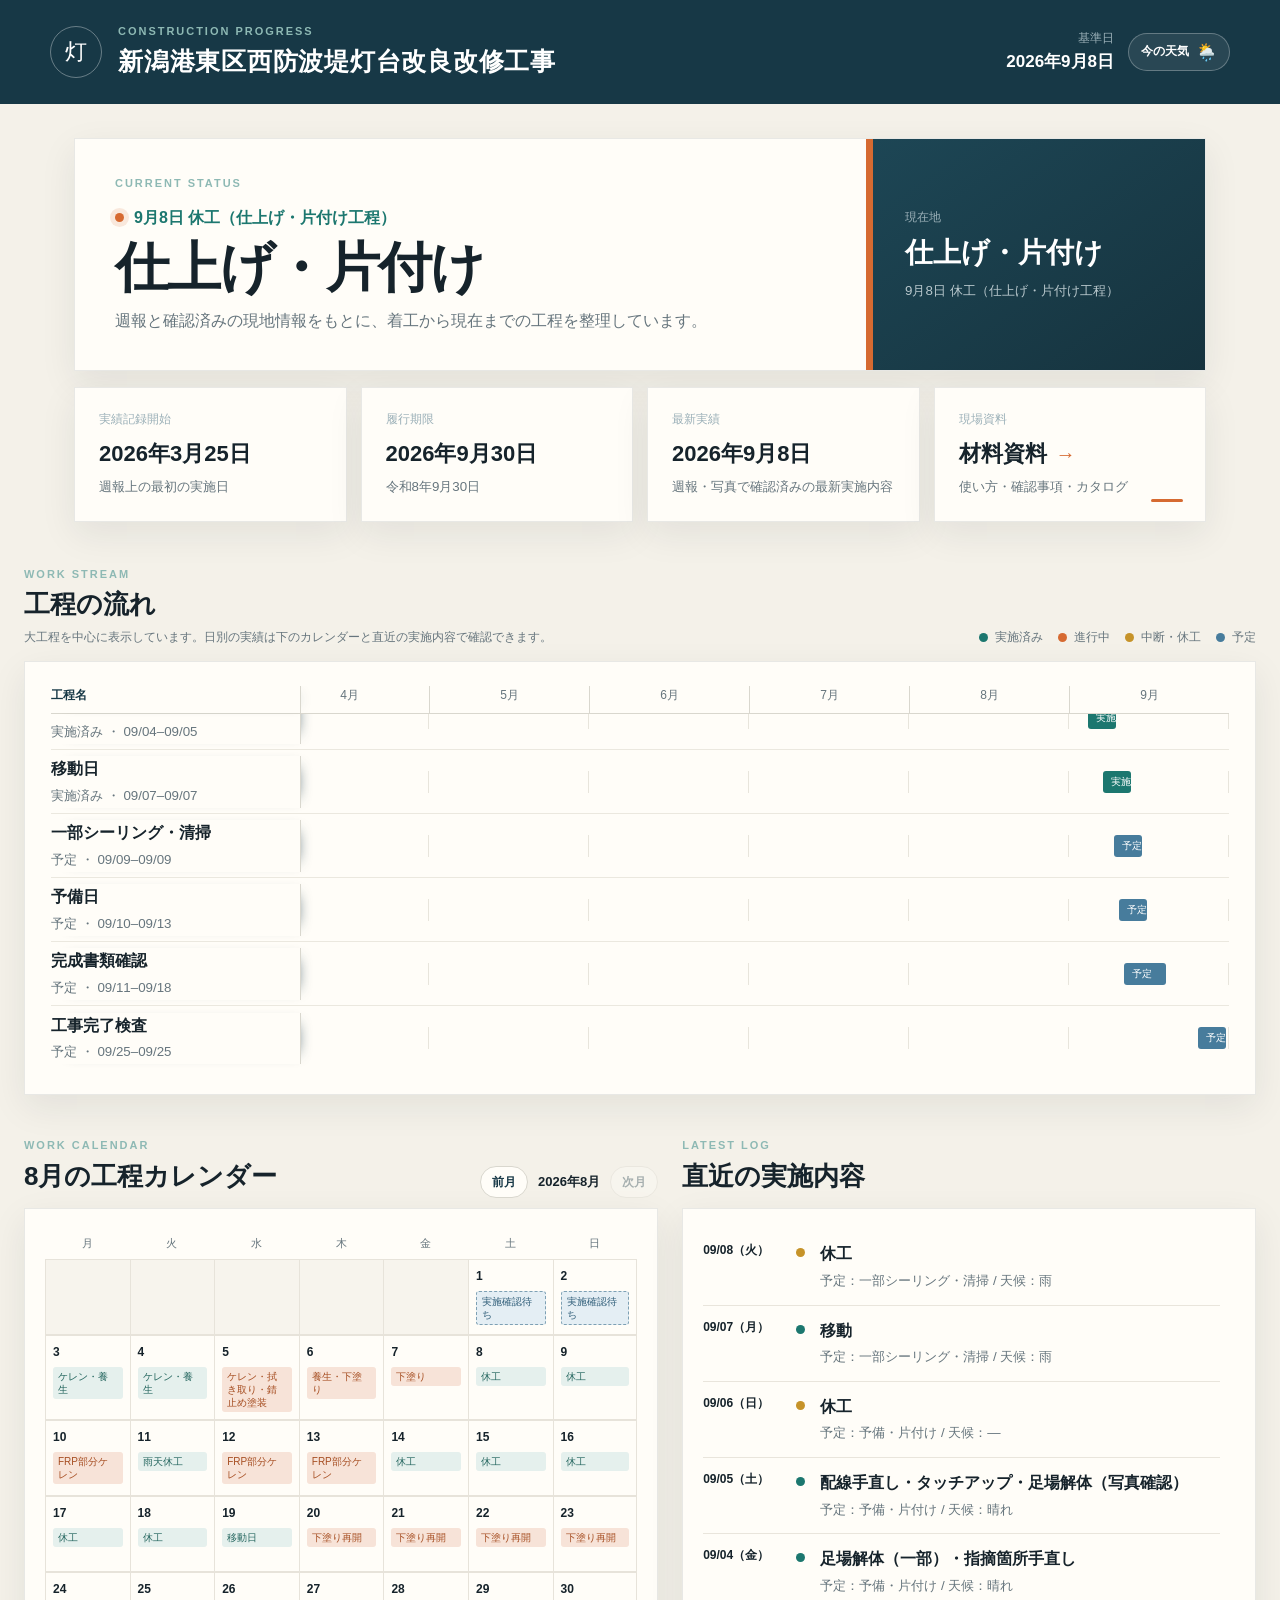
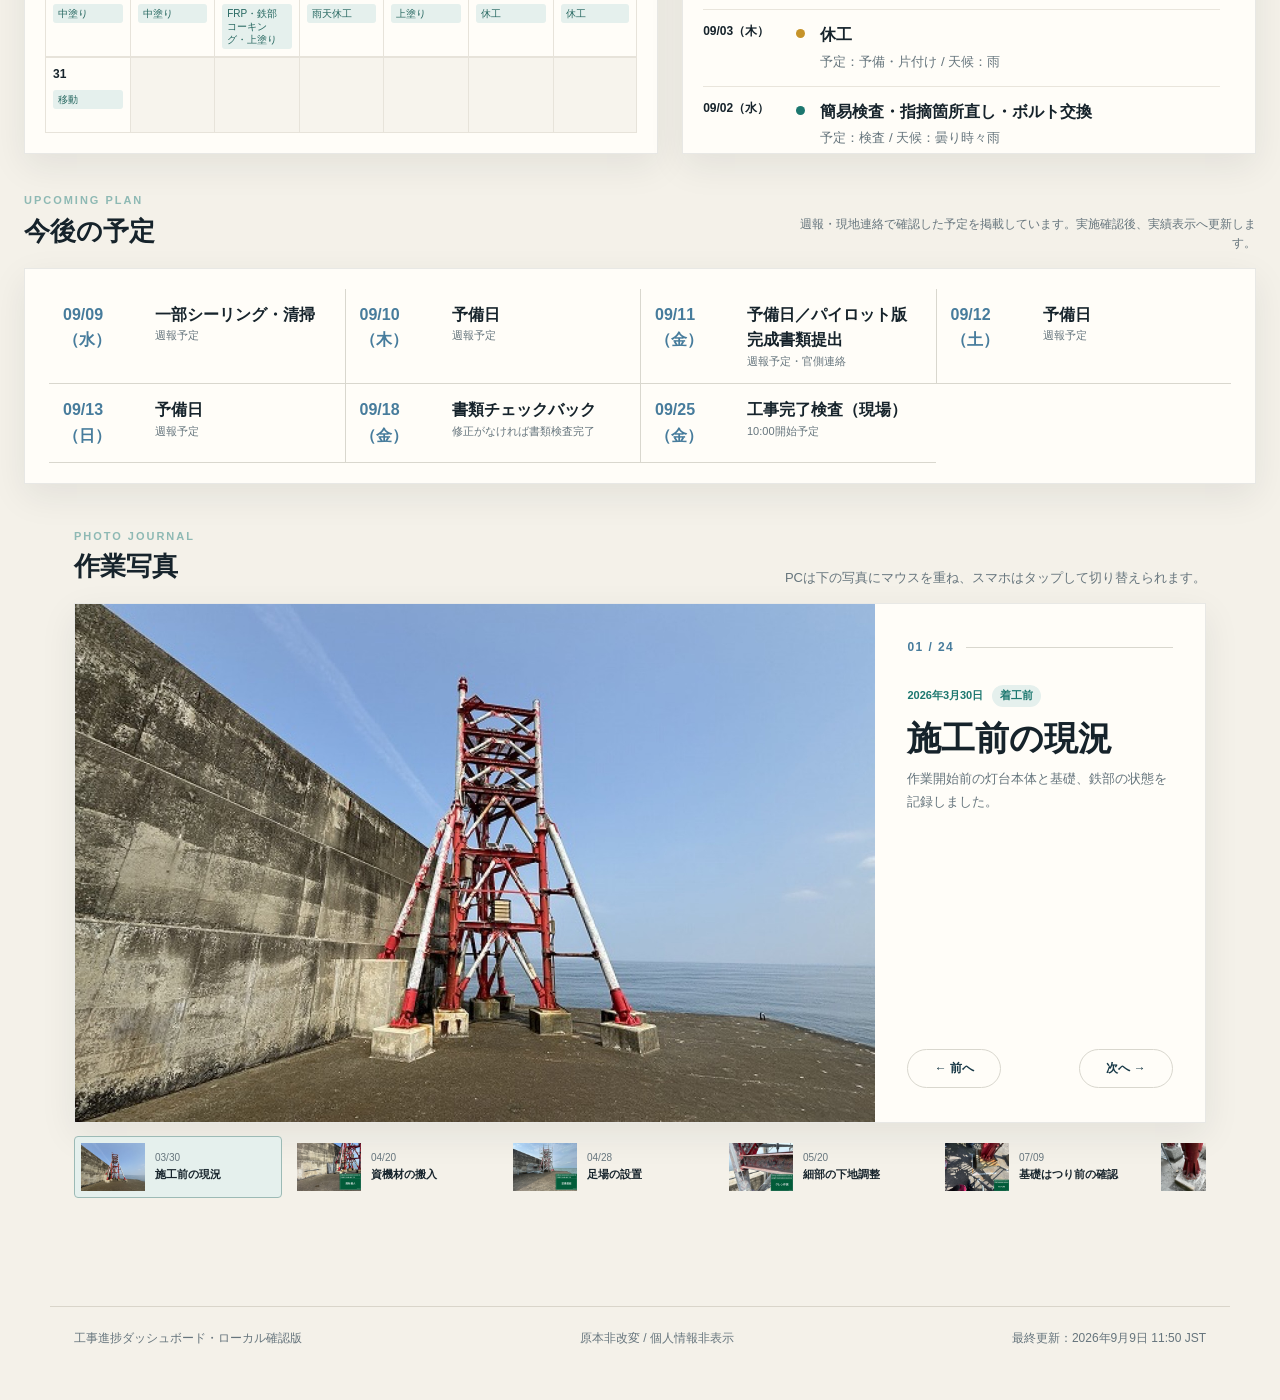
==== commit 3412856b: "工程と予定エリアの表示幅を拡張" ====
--- a/index.html
+++ b/index.html
@@ -5,7 +5,7 @@
   <meta name="viewport" content="width=device-width, initial-scale=1">
   <meta name="robots" content="noindex,nofollow">
   <title>工事進捗ダッシュボード</title>
-  <link rel="stylesheet" href="style.css?v=20260909-1039">
+  <link rel="stylesheet" href="style.css?v=20260909-1150">
   <link rel="stylesheet" href="weather-link.css?v=20260820-1045">
   <link rel="stylesheet" href="materials.css?v=20260820-1045">
 </head>
@@ -48,6 +48,7 @@
       </a>
     </section>
 
+    <div class="operations-wide">
     <section class="section-head">
       <div><p class="eyebrow">WORK STREAM</p><h2>工程の流れ</h2><p class="stream-note">大工程を中心に表示しています。日別の実績は下のカレンダーと直近の実施内容で確認できます。</p></div>
       <div class="legend"><span class="dot completed"></span>実施済み <span class="dot active"></span>進行中 <span class="dot paused"></span>中断・休工 <span class="dot planned"></span>予定</div>
@@ -85,6 +86,7 @@
       <p class="plan-caption">週報・現地連絡で確認した予定を掲載しています。実施確認後、実績表示へ更新します。</p>
     </section>
     <section class="card upcoming-card"><div id="upcoming-log" class="upcoming-grid"></div></section>
+    </div>
 
     <section class="section-head gallery-head">
       <div><p class="eyebrow">PHOTO JOURNAL</p><h2>作業写真</h2></div>
@@ -121,7 +123,7 @@
     </div>
   </dialog>
   <footer><span>工事進捗ダッシュボード・ローカル確認版</span><span>原本非改変 / 個人情報非表示</span><span>最終更新：<time id="updated-at"></time></span></footer>
-  <script src="data.js?v=20260909-1039"></script>
+  <script src="data.js?v=20260909-1150"></script>
   <script src="app.js?v=20260909-1039"></script>
 </body>
 </html>
--- a/style.css
+++ b/style.css
@@ -3,6 +3,7 @@
 .upcoming-item{grid-template-columns:82px 1fr!important}
 .two-col>div{min-width:0}.calendar-card,.log-card{height:auto!important}.log-card{overflow-y:auto;overscroll-behavior:contain;scrollbar-gutter:stable}.log-card:focus-visible{outline:3px solid var(--orange);outline-offset:2px}@media(max-width:850px){.log-card{max-height:520px}}
 .stream-note{max-width:620px;margin:2px 0 0;color:var(--muted);font-size:12px}
+.operations-wide{position:relative;left:50%;width:min(1600px,calc(100vw - 48px));transform:translateX(-50%)}
 .photo-carousel{margin-bottom:44px}.photo-stage{display:grid;grid-template-columns:minmax(0,1.7fr) minmax(280px,.7fr);height:520px;overflow:hidden}.photo-main{position:relative;display:block;min-width:0;padding:0;border:0;background:#10232b;cursor:zoom-in;overflow:hidden}.photo-main img{display:block;width:100%;height:100%;min-height:0;max-height:none;object-fit:cover}.photo-main:hover .gallery-zoom,.photo-main:focus-visible .gallery-zoom{opacity:1;transform:none}.photo-main:focus-visible{outline:3px solid var(--orange);outline-offset:-3px}.photo-detail{display:flex;flex-direction:column;justify-content:flex-start;min-height:460px;padding:34px 32px;background:var(--card)}.photo-progress{display:flex;align-items:center;gap:12px;margin-bottom:28px;color:var(--blue);font-size:12px;font-weight:800;letter-spacing:.12em}.photo-line{height:1px;flex:1;background:var(--line)}.photo-detail h3{margin:10px 0 8px;font-size:clamp(24px,3vw,34px);line-height:1.25}.photo-detail>p{margin:0;color:var(--muted);font-size:13px;line-height:1.8}.photo-controls{display:flex;justify-content:space-between;gap:10px;margin-top:auto;padding-top:34px}.photo-controls button{min-width:94px;padding:9px 14px;border:1px solid var(--line);border-radius:999px;background:transparent;color:var(--navy);font:inherit;font-size:12px;font-weight:800;cursor:pointer}.photo-controls button:hover,.photo-controls button:focus-visible{background:#e5f0ed;border-color:#a8c5bf}.photo-tabs{display:flex;gap:8px;margin-top:10px;padding:3px 0 8px;overflow-x:auto;scrollbar-width:thin}.photo-tab{display:grid;grid-template-columns:64px 120px;flex:0 0 auto;align-items:center;gap:10px;padding:6px;border:1px solid transparent;border-radius:4px;background:transparent;color:var(--ink);font:inherit;text-align:left;cursor:pointer}.photo-tab img{width:64px;height:48px;object-fit:cover;background:#dfe4e3}.photo-tab span,.photo-tab time,.photo-tab strong{display:block}.photo-tab time{color:var(--muted);font-size:10px}.photo-tab strong{overflow:hidden;font-size:11px;white-space:nowrap;text-overflow:ellipsis}.photo-tab[aria-selected="true"]{border-color:#9cbab5;background:#e5f0ed}.photo-tab:focus-visible{outline:3px solid var(--orange);outline-offset:1px}@media(max-width:850px){.photo-stage{grid-template-columns:1fr;height:auto}.photo-main img{min-height:0;max-height:none;aspect-ratio:16/9}.photo-detail{min-height:0;padding:24px}.photo-progress{margin-bottom:18px}.photo-controls{margin-top:20px;padding-top:0}}@media(max-width:540px){.photo-main img{aspect-ratio:4/3}.photo-detail{padding:20px}.photo-tab{grid-template-columns:58px 104px}.photo-tab img{width:58px;height:44px}.photo-controls button span{display:none}}
 *{box-sizing:border-box}html{scroll-behavior:smooth}body{margin:0;background:var(--paper);color:var(--ink);font-family:-apple-system,BlinkMacSystemFont,"Hiragino Sans","Yu Gothic UI",Meiryo,sans-serif;line-height:1.6}.topbar{min-height:104px;padding:22px max(24px,calc((100vw - 1180px)/2));display:flex;align-items:center;gap:16px;background:var(--navy);color:white}.brand-mark{display:grid;place-items:center;width:52px;height:52px;border:1px solid rgba(255,255,255,.35);border-radius:50%;font-family:serif;font-size:22px}.topbar h1{font-size:clamp(17px,2vw,25px);margin:1px 0 0;letter-spacing:.03em}.eyebrow{margin:0;color:#8eb9b4;font-size:11px;font-weight:800;letter-spacing:.18em}.as-of{margin-left:auto;text-align:right}.as-of span,.summary span,.status-meter span{display:block;color:#9bb0b8;font-size:12px}.as-of strong{font-size:17px}main{max-width:1180px;margin:0 auto;padding:34px 24px 56px}.card{background:var(--card);border:1px solid rgba(33,54,62,.1);box-shadow:var(--shadow)}.hero{display:grid;grid-template-columns:1.4fr .6fr;align-items:stretch;overflow:hidden}.hero>div:first-child{padding:36px 40px}.status-line{display:flex;align-items:center;gap:10px;color:var(--teal);margin:12px 0 2px}.pulse{width:9px;height:9px;background:var(--orange);border-radius:50%;box-shadow:0 0 0 5px rgba(214,106,49,.14)}.hero h2{font-size:clamp(30px,5vw,54px);line-height:1.15;margin:6px 0 10px;letter-spacing:-.03em}.hero-copy{color:var(--muted);margin:0}.status-meter{padding:32px;background:linear-gradient(145deg,#1d4655,#16333e);color:white;display:flex;flex-direction:column;justify-content:center;border-left:7px solid var(--orange)}.status-meter strong{font-size:28px;margin:4px 0}.status-meter small{color:#b9c8cd}.summary-grid{display:grid;grid-template-columns:repeat(4,1fr);gap:14px;margin:16px 0 44px}.summary{padding:22px 24px;min-height:132px}.summary strong{font-size:22px;display:block;margin:7px 0 2px}.summary small{color:var(--muted)}.summary .pending{color:var(--amber)}.section-head{display:flex;align-items:flex-end;justify-content:space-between;margin:0 0 14px}.section-head h2{font-size:26px;margin:1px 0}.legend{font-size:12px;color:var(--muted);display:flex;align-items:center;gap:7px;flex-wrap:wrap}.dot{width:9px;height:9px;border-radius:50%;display:inline-block;margin-left:8px}.dot.completed{background:var(--teal)}.dot.active{background:var(--orange)}.dot.paused{background:var(--amber)}.dot.pending-dot{background:var(--gray)}.gantt-wrap{padding:24px 26px;margin-bottom:42px;overflow-x:auto}.gantt-scale{display:grid;grid-template-columns:repeat(6,1fr);margin-left:250px;min-width:780px;color:var(--muted);font-size:12px;border-bottom:1px solid var(--line)}.gantt-scale span{padding:0 8px 8px;border-left:1px solid var(--line)}.gantt{min-width:1030px}.gantt-row{display:grid;grid-template-columns:250px 1fr;align-items:center;min-height:64px;border-bottom:1px solid #ebe8df}.gantt-row:last-child{border-bottom:0}.gantt-label strong{display:block}.gantt-label small{color:var(--muted)}.gantt-track{height:22px;position:relative;background:repeating-linear-gradient(to right,transparent 0,transparent calc(16.6667% - 1px),#e8e5dc calc(16.6667% - 1px),#e8e5dc 16.6667%)}.gantt-bar{position:absolute;min-width:8px;height:100%;border-radius:3px;display:flex;align-items:center;padding:0 8px;color:white;font-size:10px;white-space:nowrap;overflow:hidden}.gantt-bar.completed{background:var(--teal)}.gantt-bar.in-progress{background:var(--orange)}.gantt-bar.paused{background:var(--amber)}.gantt-bar.not-started{background:var(--gray)}.two-col{display:grid;grid-template-columns:1.05fr .95fr;gap:24px}.section-head.compact{margin-bottom:10px}.calendar-card,.log-card{height:100%;padding:20px}.calendar-week,.calendar{display:grid;grid-template-columns:repeat(7,1fr)}.calendar-week span{text-align:center;color:var(--muted);font-size:11px;padding:6px}.calendar-day{min-height:76px;border-top:1px solid #e7e3da;border-left:1px solid #e7e3da;padding:7px;font-size:12px}.calendar-day:nth-child(7n){border-right:1px solid #e7e3da}.calendar-day.empty{background:#f7f4ed}.calendar-day .num{font-weight:700}.calendar-day .event{display:block;margin-top:5px;border-radius:3px;padding:3px 5px;background:#e5f0ed;color:#23655e;font-size:10px;line-height:1.3}.calendar-day .event.in-progress{background:#f7e3d8;color:#a64e22}.log-item{display:grid;grid-template-columns:82px 13px 1fr;gap:11px;padding:12px 0;border-bottom:1px solid #e9e5dc}.log-item:last-child{border-bottom:0}.log-date{font-size:12px;font-weight:700}.log-pin{width:9px;height:9px;background:var(--teal);border-radius:50%;margin-top:7px}.log-pin.in-progress{background:var(--orange)}.log-pin.paused{background:var(--amber)}.log-body strong{display:block}.log-body small{color:var(--muted)}.notice{display:flex;gap:16px;margin-top:28px;padding:20px 24px;border-left:5px solid var(--amber)}.notice-icon{display:grid;place-items:center;flex:0 0 32px;height:32px;border-radius:50%;background:#f0dfb9;color:#745812;font-weight:900}.notice p{margin:2px 0 0;color:var(--muted)}footer{max-width:1180px;margin:0 auto 30px;padding:22px 24px;border-top:1px solid #d9d5ca;color:var(--muted);font-size:12px;display:flex;justify-content:space-between}
 .calendar-nav{display:flex;align-items:center;gap:10px;font-size:13px;font-weight:700}.calendar-nav button{min-width:48px;height:32px;padding:0 10px;border:1px solid var(--line);border-radius:16px;background:var(--card);color:var(--navy);font-size:12px;font-weight:700;line-height:1;cursor:pointer}.calendar-nav button:disabled{opacity:.35;cursor:default}.calendar-nav button:not(:disabled):hover{background:#e5f0ed}.calendar-day{border-bottom:1px solid #e7e3da}.calendar-day:last-child{border-right:1px solid #e7e3da}
@@ -73,3 +74,4 @@
 @media(max-width:540px){.gantt-wrap{padding:18px 14px}.gantt-viewport{--gantt-label-width:174px}}
 @media(max-width:540px){.calendar-nav button,.photo-controls button{min-height:45px}.gantt-label strong{overflow:visible;white-space:normal;text-overflow:clip;line-height:1.35}}
 @media(max-width:540px){.section-head.compact{display:block}.calendar-nav{justify-content:flex-start;margin-top:8px}.calendar-nav span{white-space:nowrap}}
+@media(max-width:540px){.operations-wide{left:auto;width:100%;transform:none}}
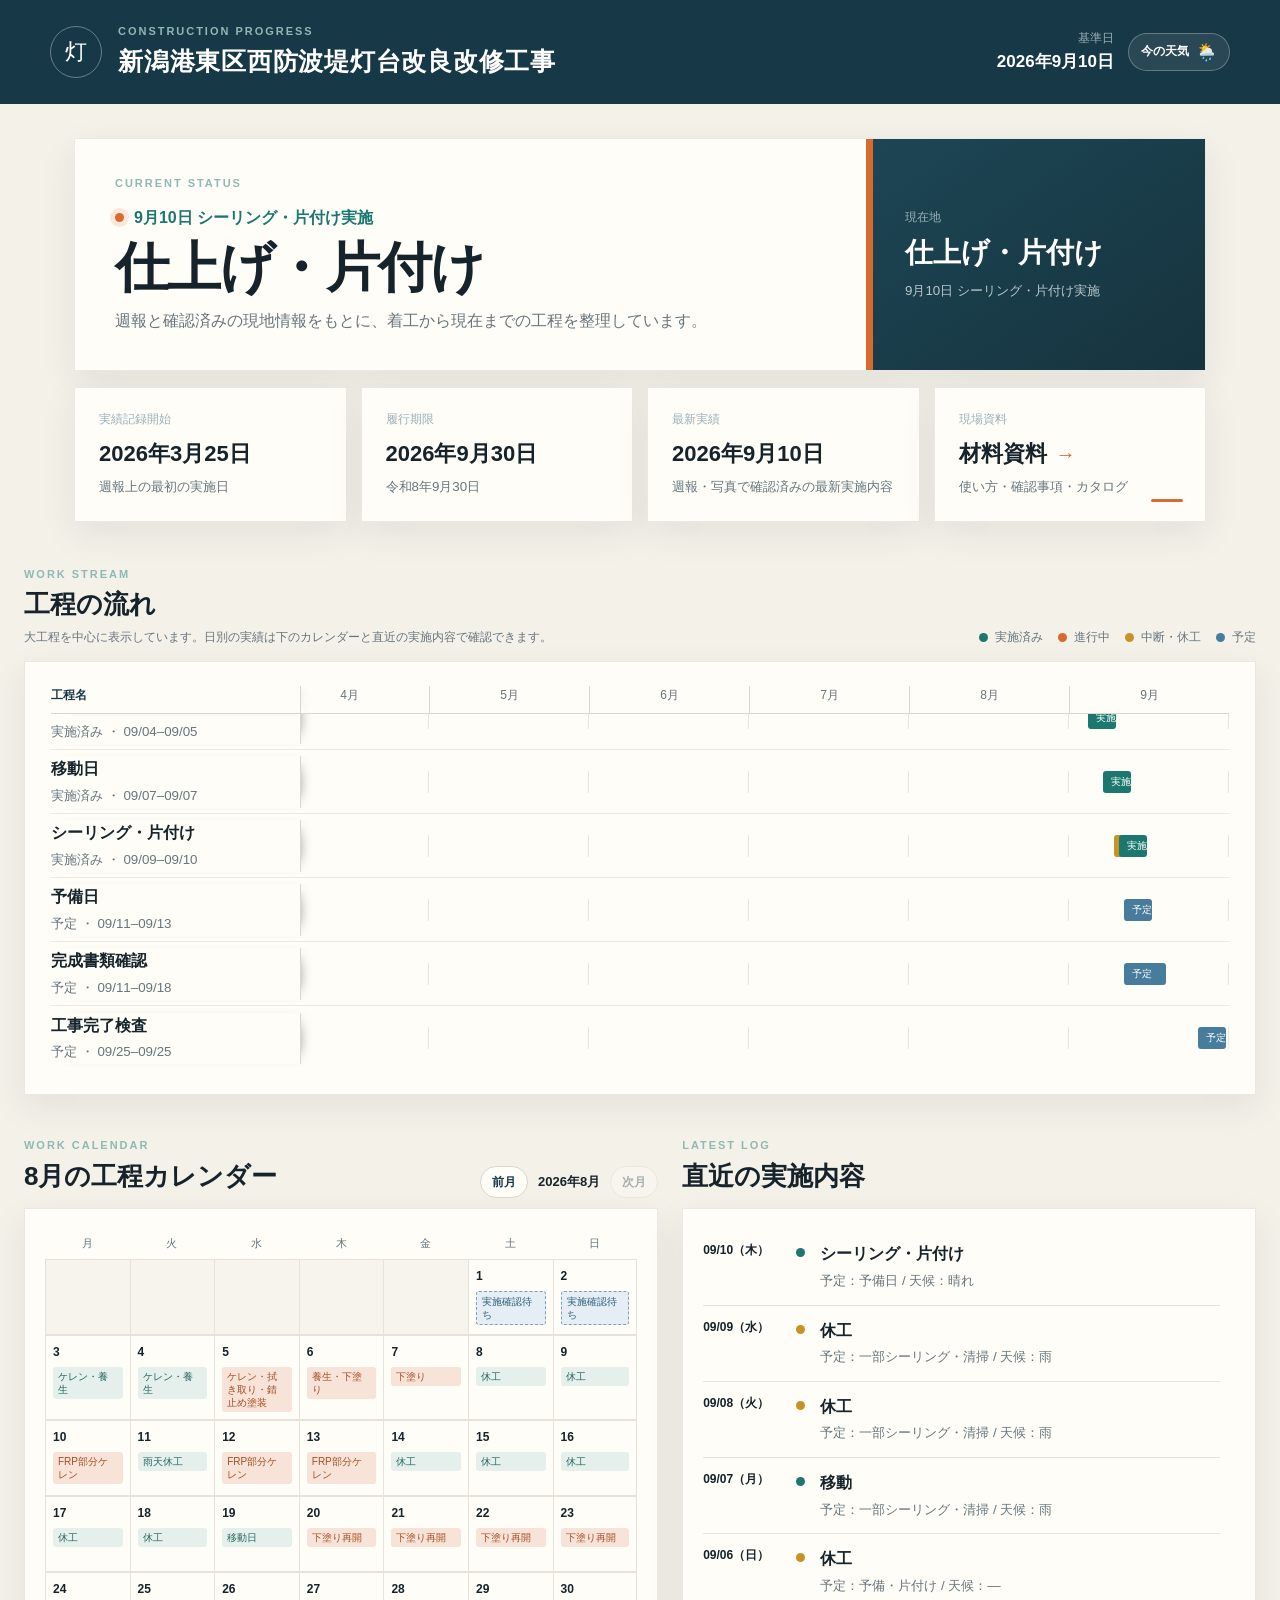
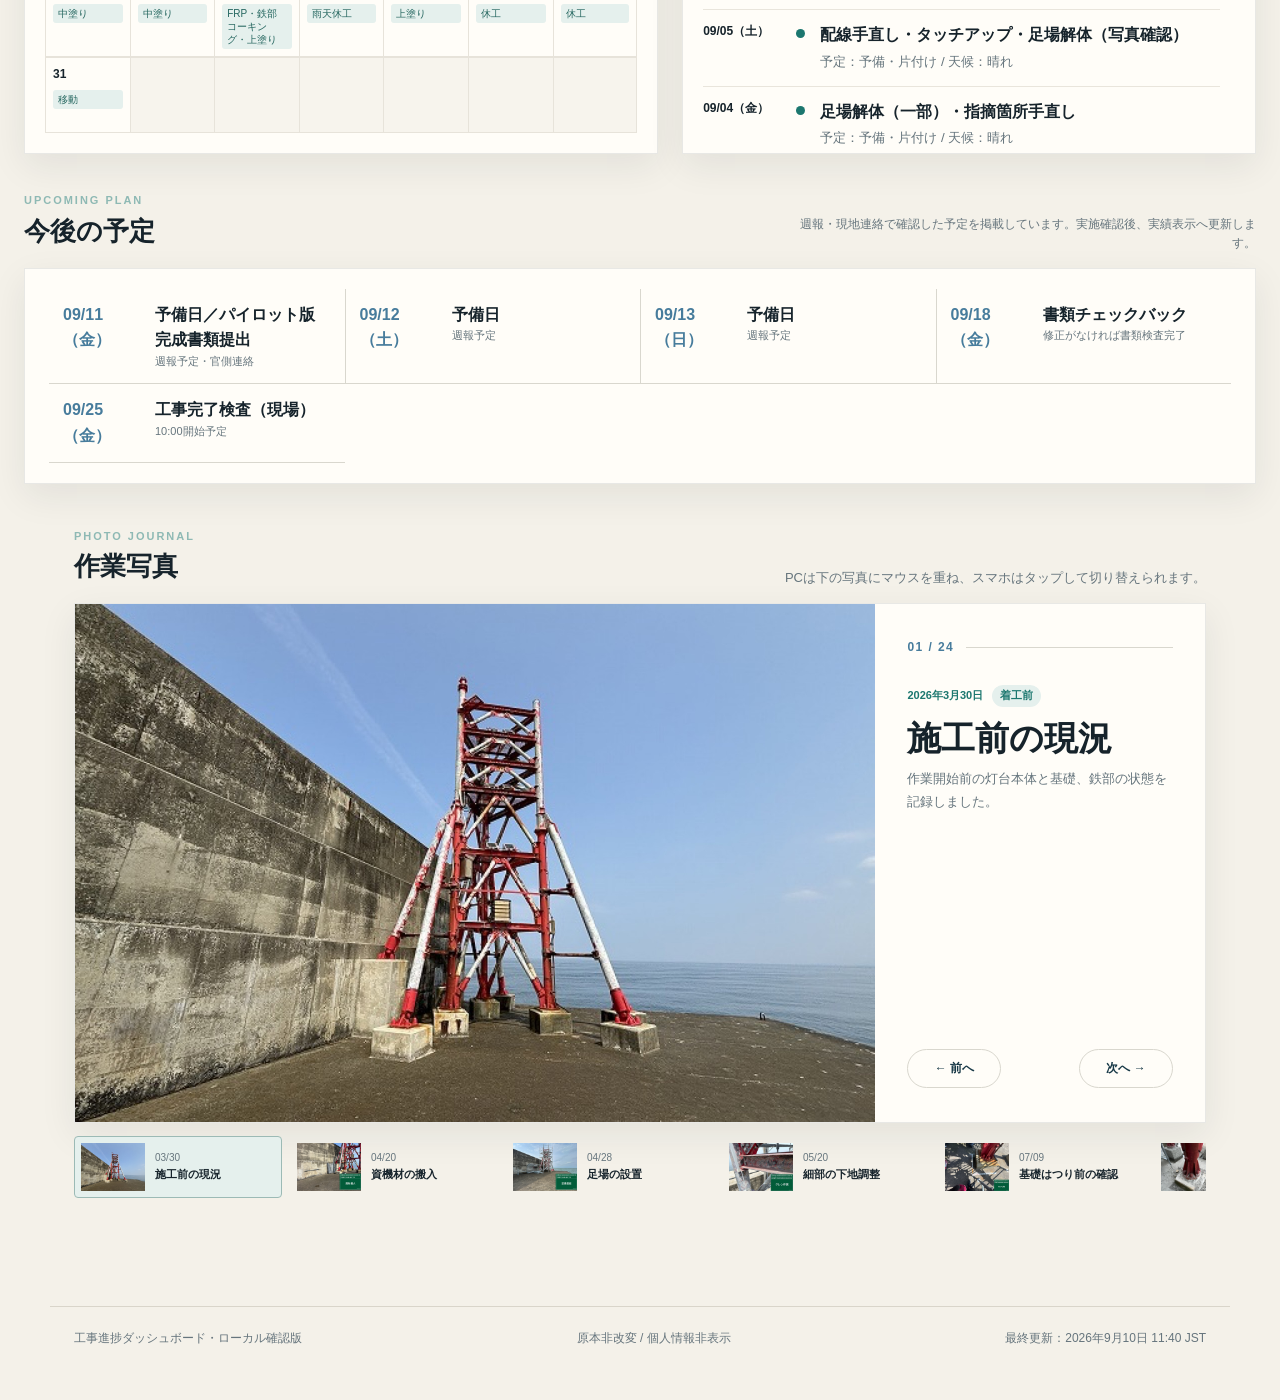
==== commit eddfe39d: "9月9日と10日の実績を反映" ====
--- a/index.html
+++ b/index.html
@@ -123,7 +123,7 @@
     </div>
   </dialog>
   <footer><span>工事進捗ダッシュボード・ローカル確認版</span><span>原本非改変 / 個人情報非表示</span><span>最終更新：<time id="updated-at"></time></span></footer>
-  <script src="data.js?v=20260909-1150"></script>
+  <script src="data.js?v=20260910-1140"></script>
   <script src="app.js?v=20260909-1039"></script>
 </body>
 </html>
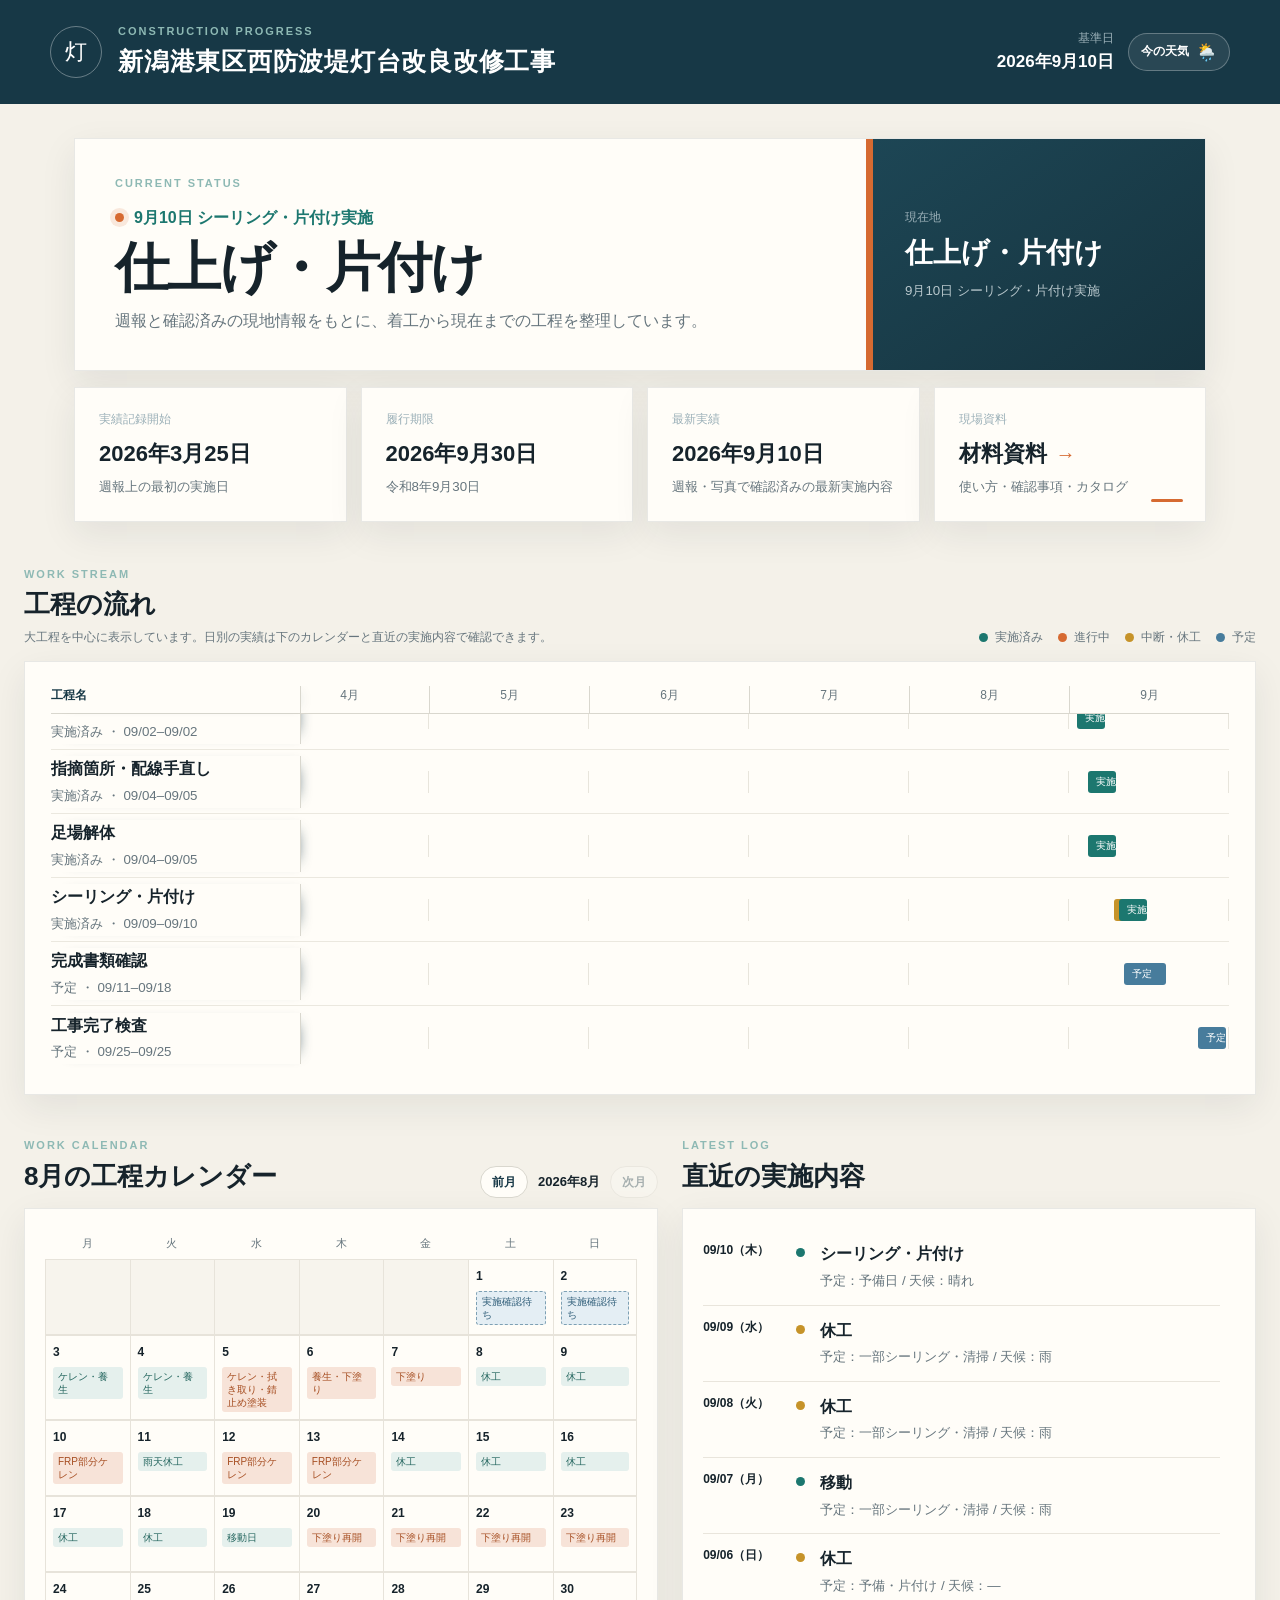
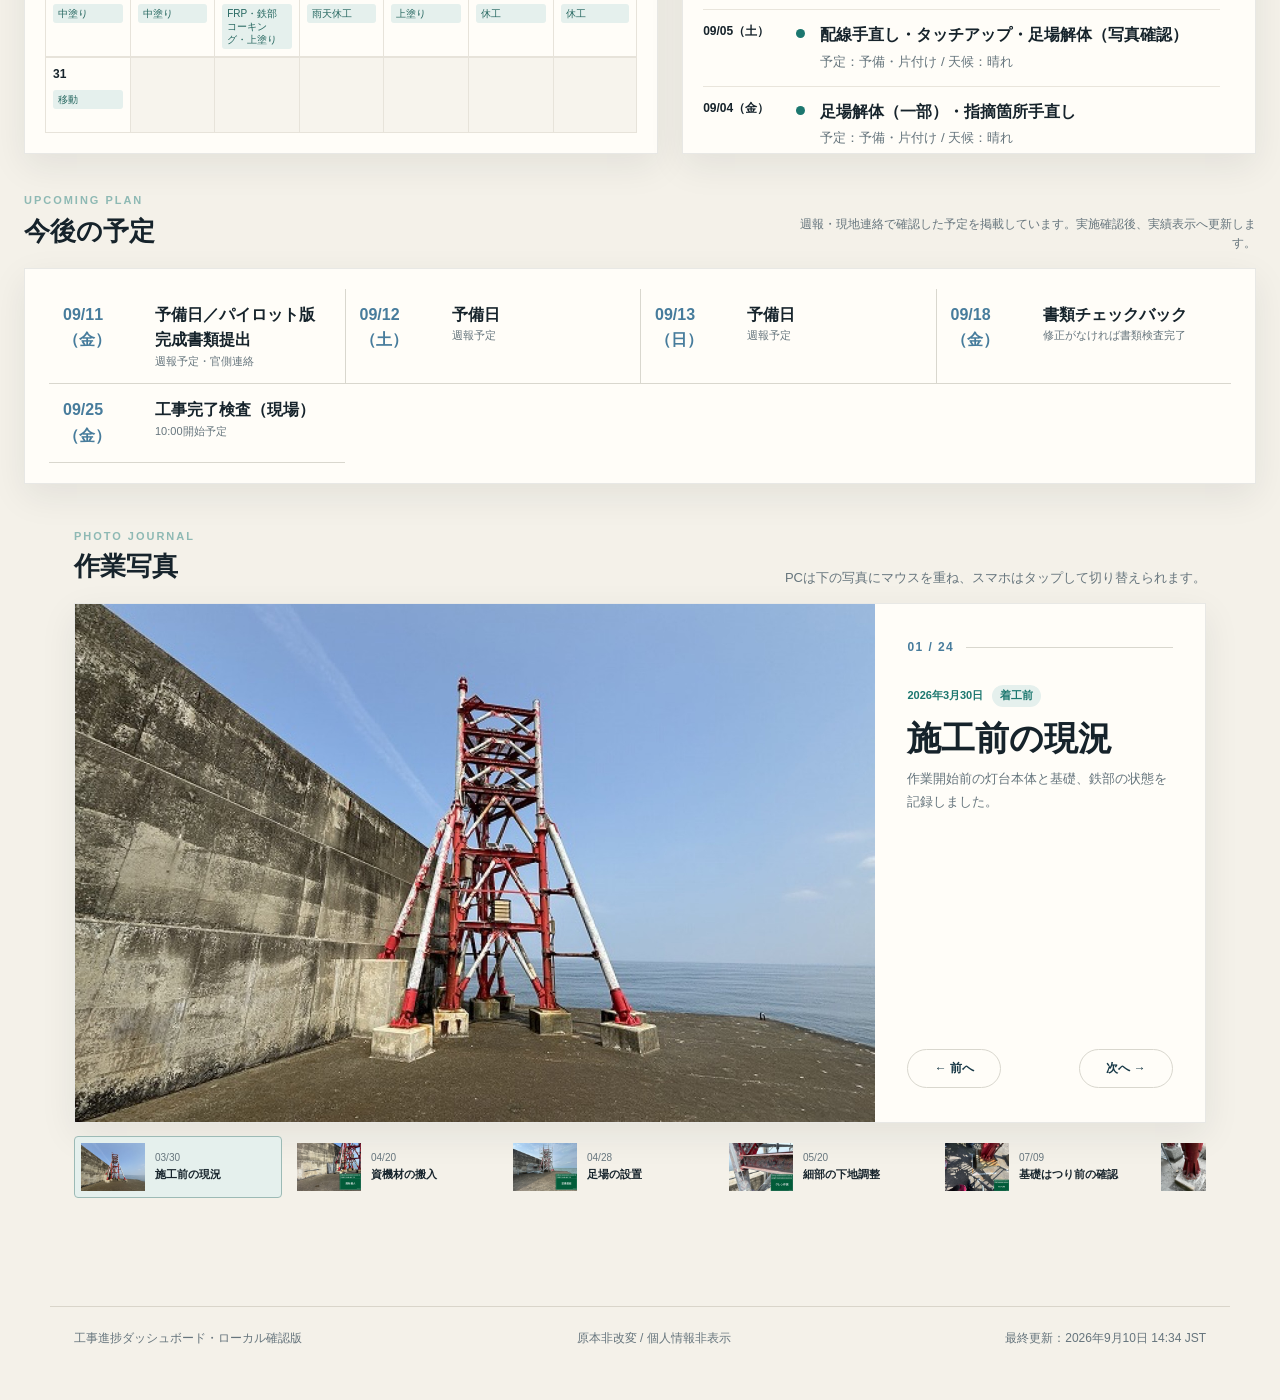
==== commit c4fe80b1: "工程バーから非施工項目を整理" ====
--- a/index.html
+++ b/index.html
@@ -123,7 +123,7 @@
     </div>
   </dialog>
   <footer><span>工事進捗ダッシュボード・ローカル確認版</span><span>原本非改変 / 個人情報非表示</span><span>最終更新：<time id="updated-at"></time></span></footer>
-  <script src="data.js?v=20260910-1140"></script>
+  <script src="data.js?v=20260910-1434"></script>
   <script src="app.js?v=20260909-1039"></script>
 </body>
 </html>
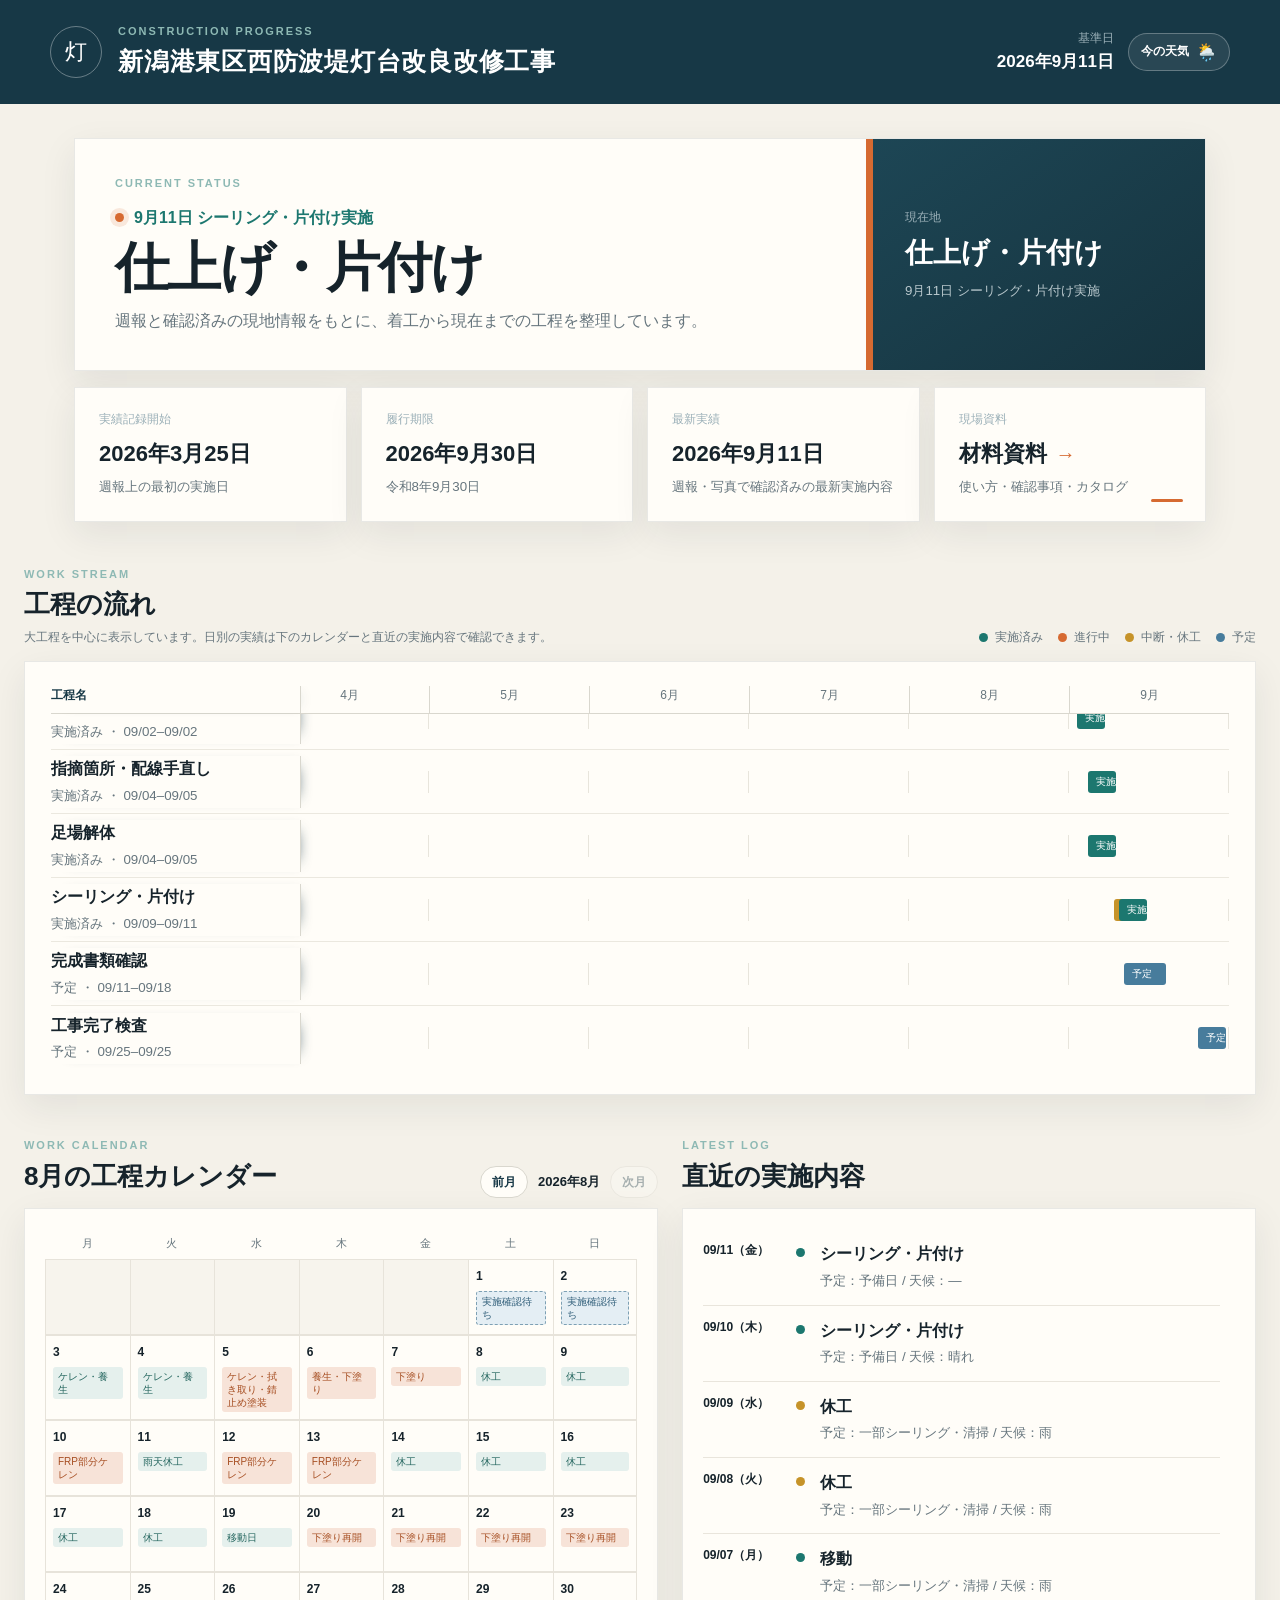
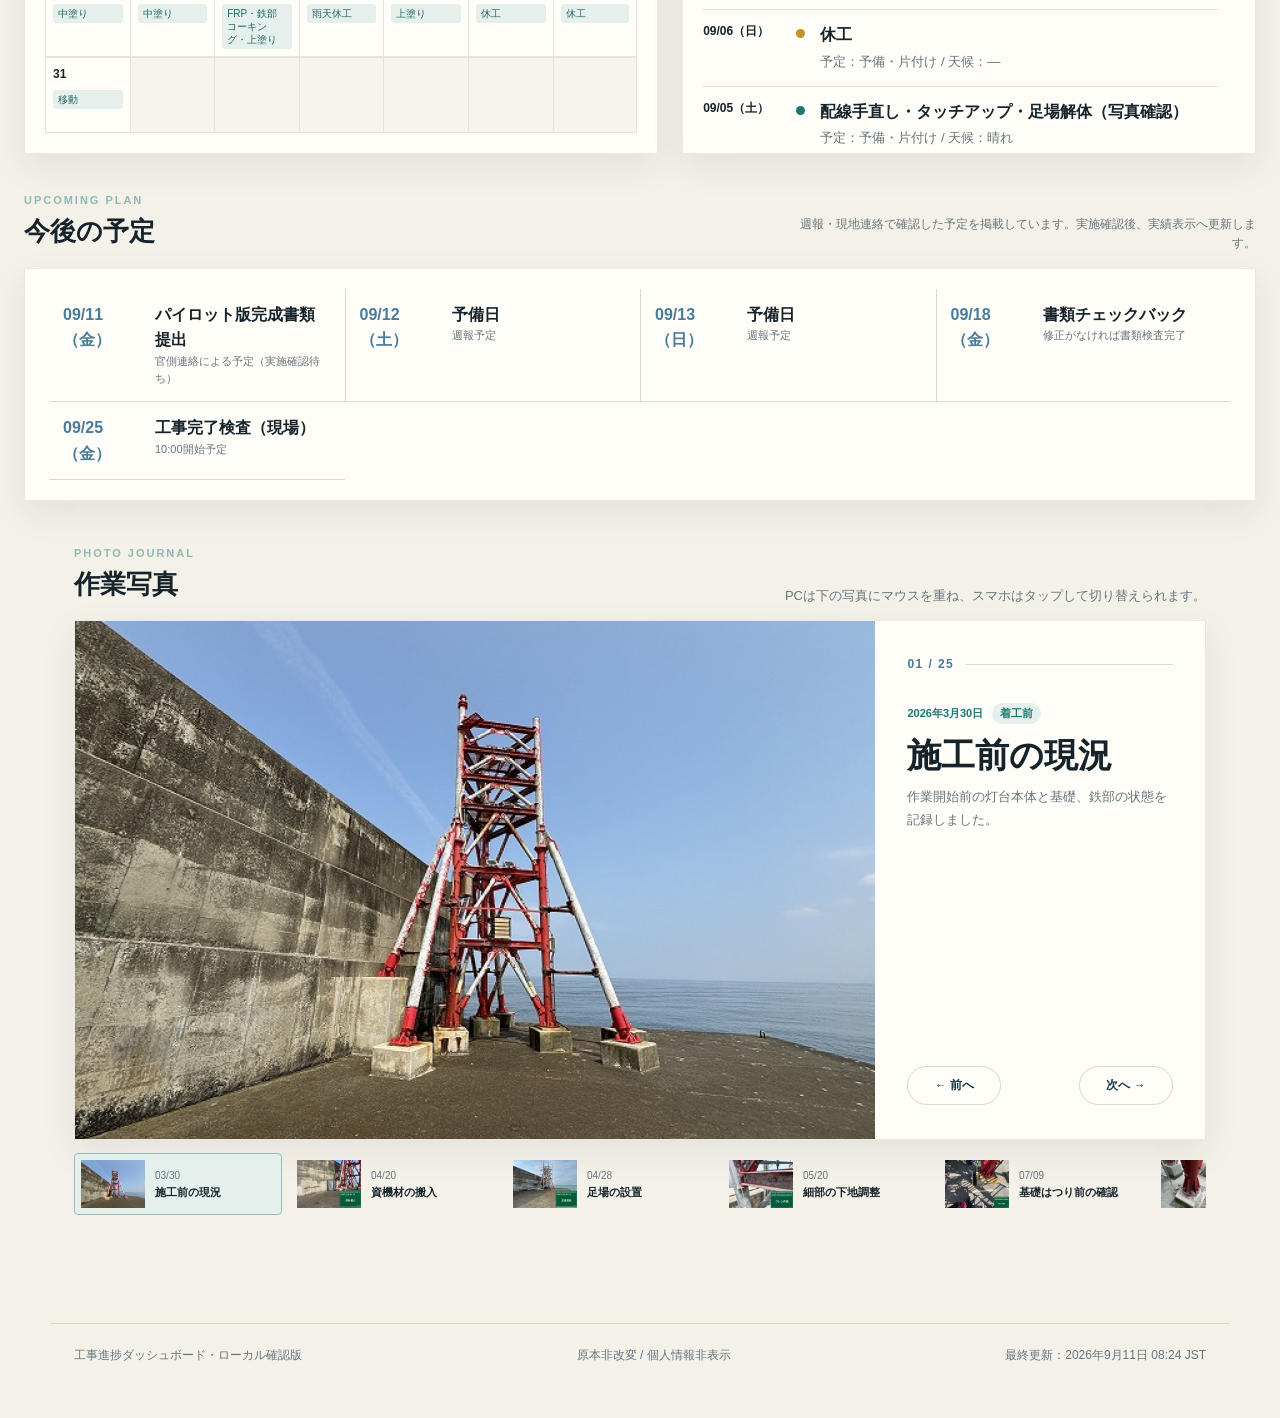
==== commit d01323cd: "9月11日のシーリング実績を反映" ====
--- a/index.html
+++ b/index.html
@@ -123,7 +123,7 @@
     </div>
   </dialog>
   <footer><span>工事進捗ダッシュボード・ローカル確認版</span><span>原本非改変 / 個人情報非表示</span><span>最終更新：<time id="updated-at"></time></span></footer>
-  <script src="data.js?v=20260910-1434"></script>
+  <script src="data.js?v=20260911-0824"></script>
   <script src="app.js?v=20260909-1039"></script>
 </body>
 </html>
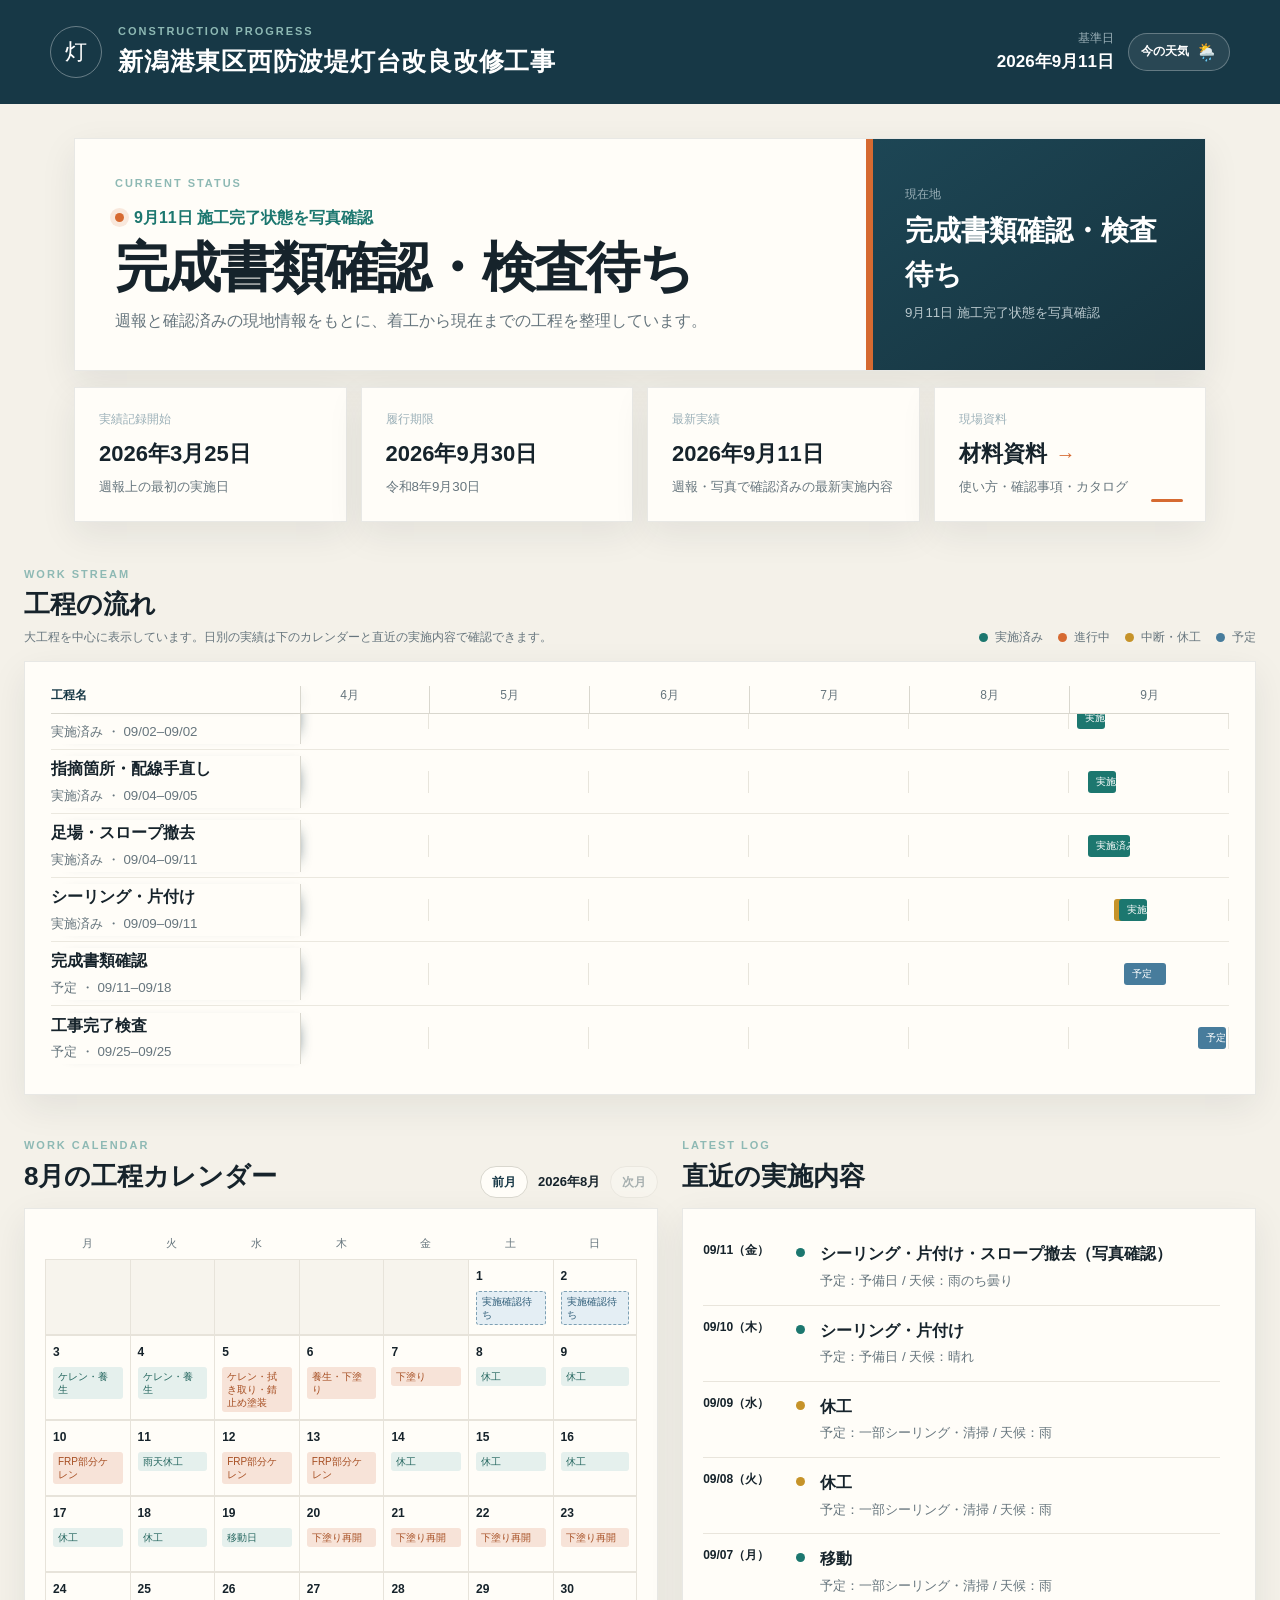
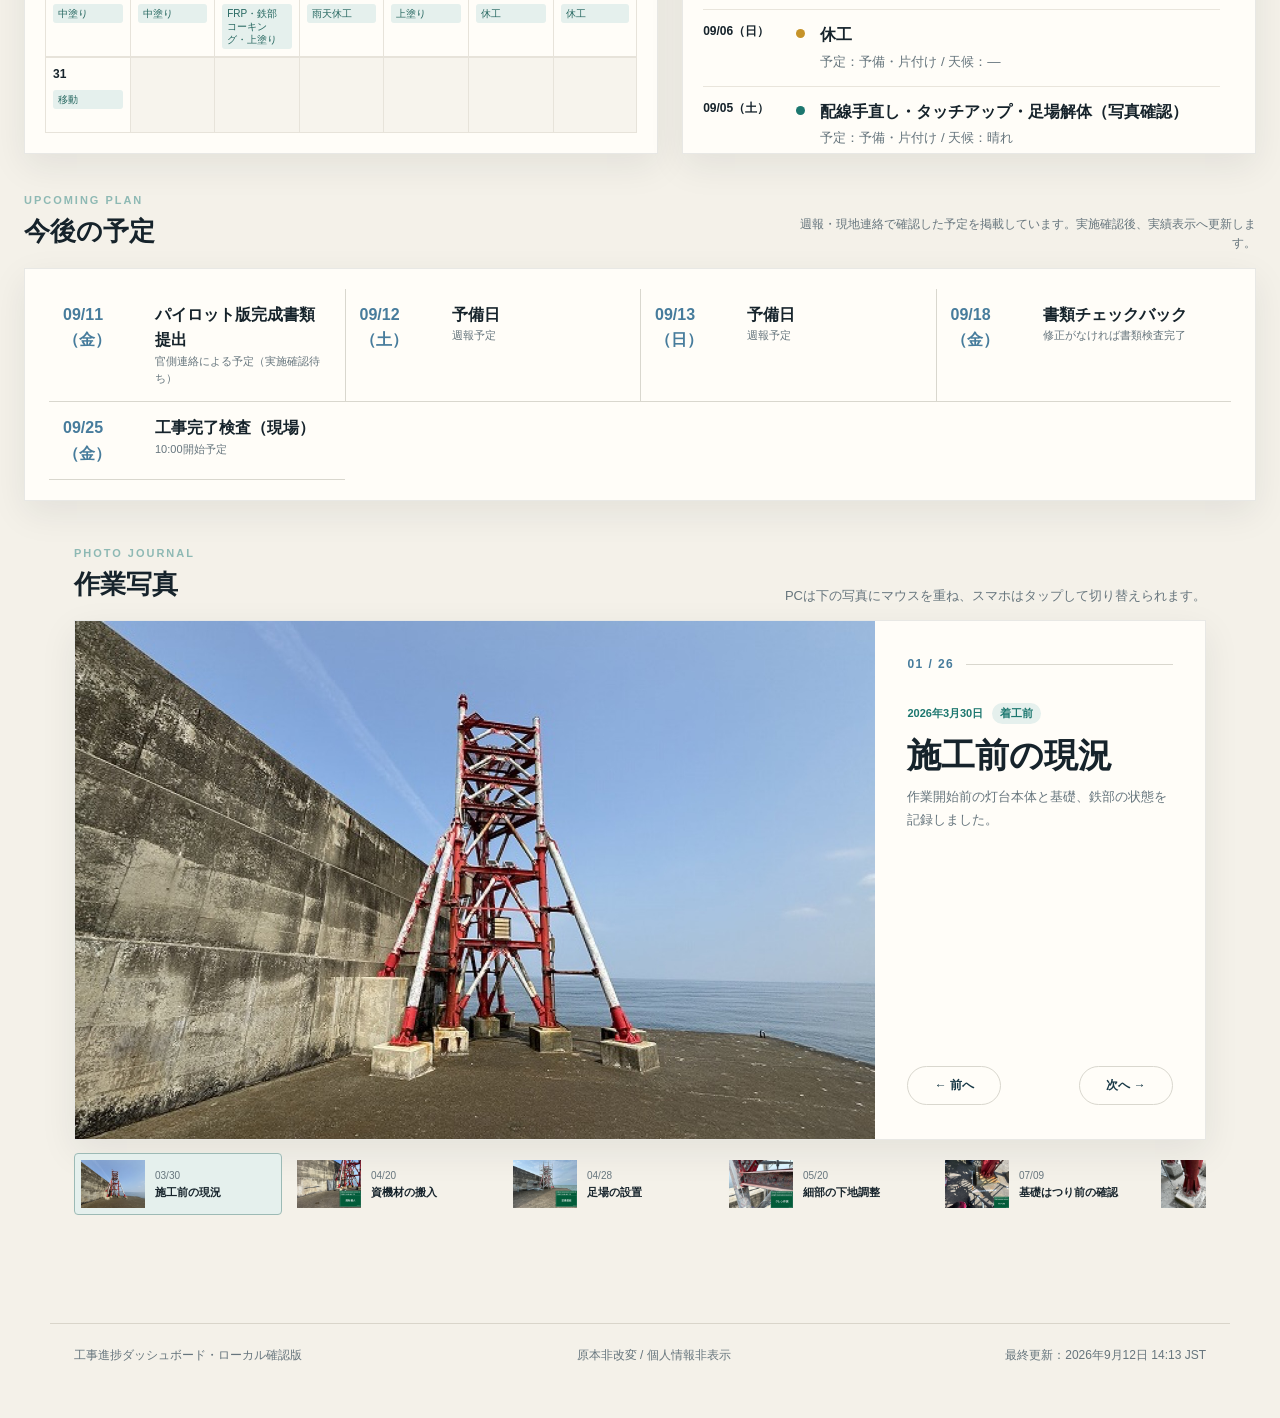
==== commit 80513398: "Update September 11 completion status" ====
--- a/index.html
+++ b/index.html
@@ -123,7 +123,7 @@
     </div>
   </dialog>
   <footer><span>工事進捗ダッシュボード・ローカル確認版</span><span>原本非改変 / 個人情報非表示</span><span>最終更新：<time id="updated-at"></time></span></footer>
-  <script src="data.js?v=20260911-0824"></script>
+  <script src="data.js?v=20260912-1413"></script>
   <script src="app.js?v=20260909-1039"></script>
 </body>
 </html>
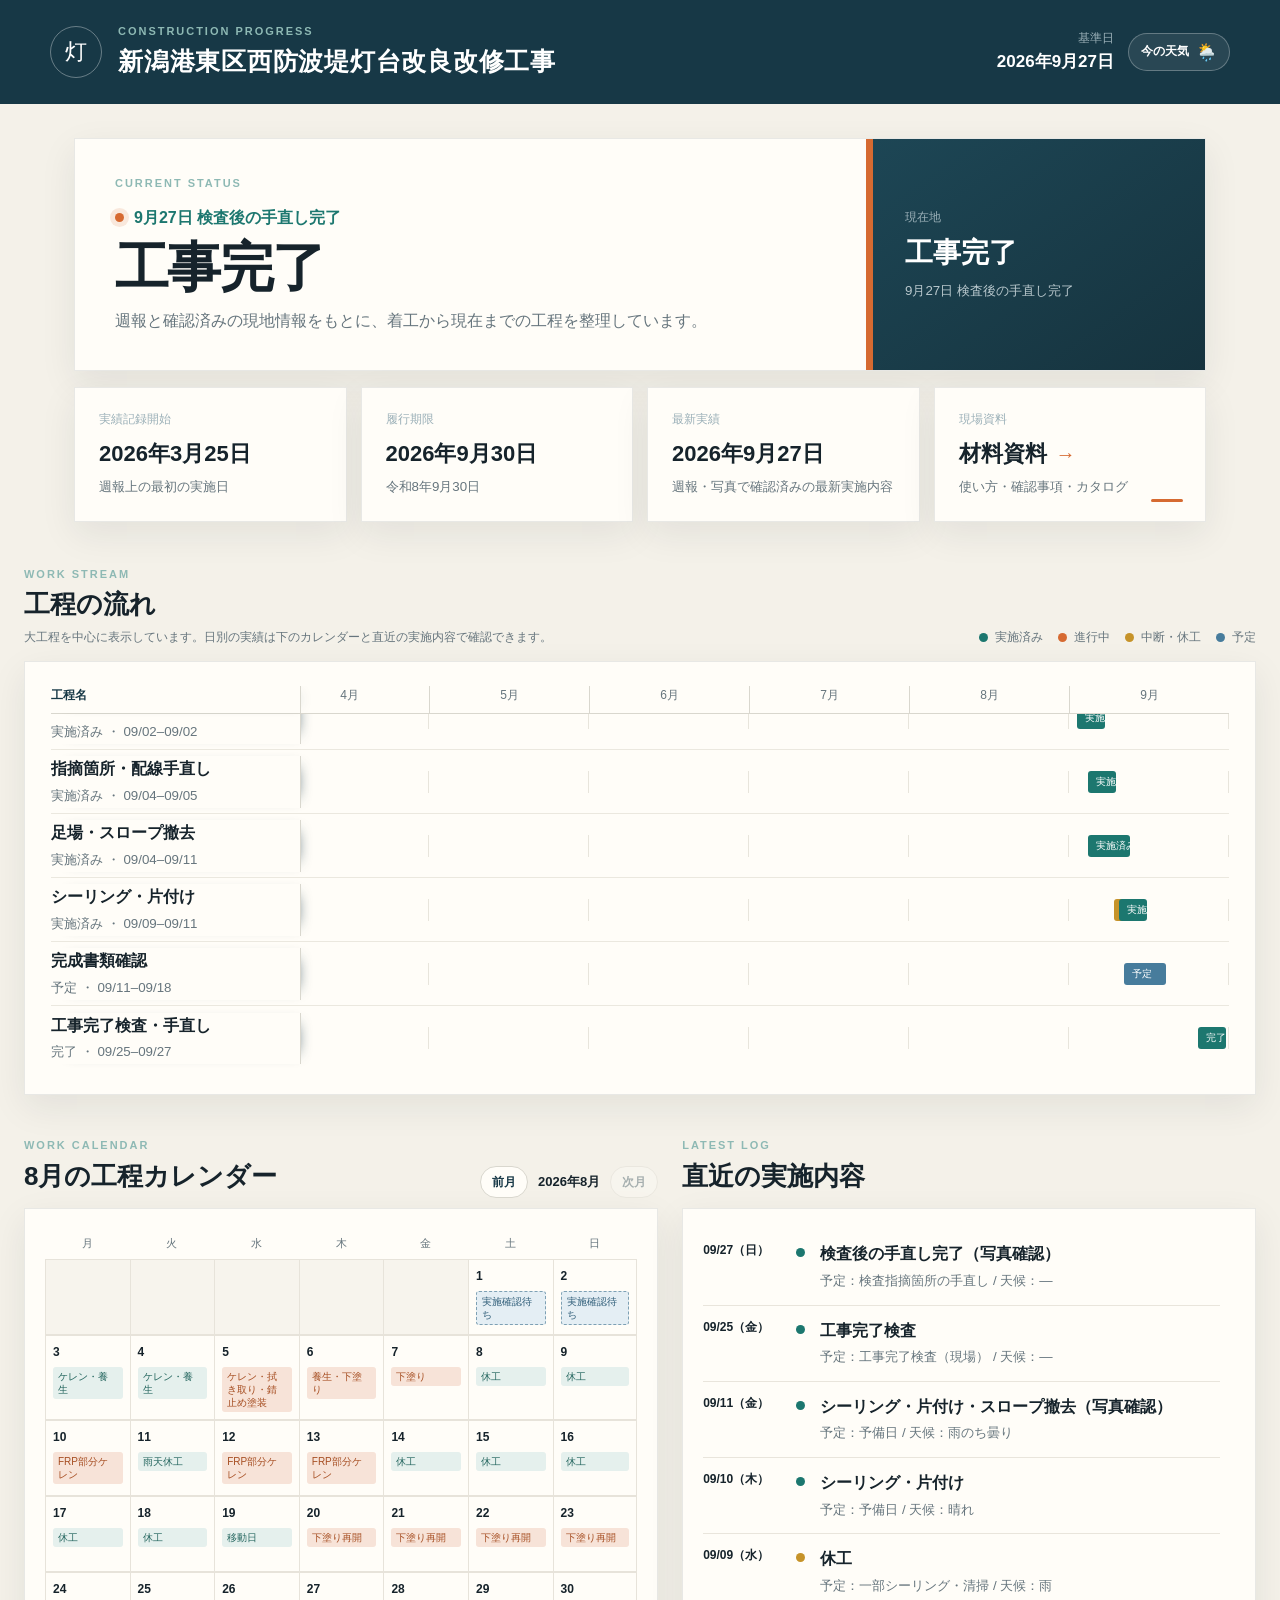
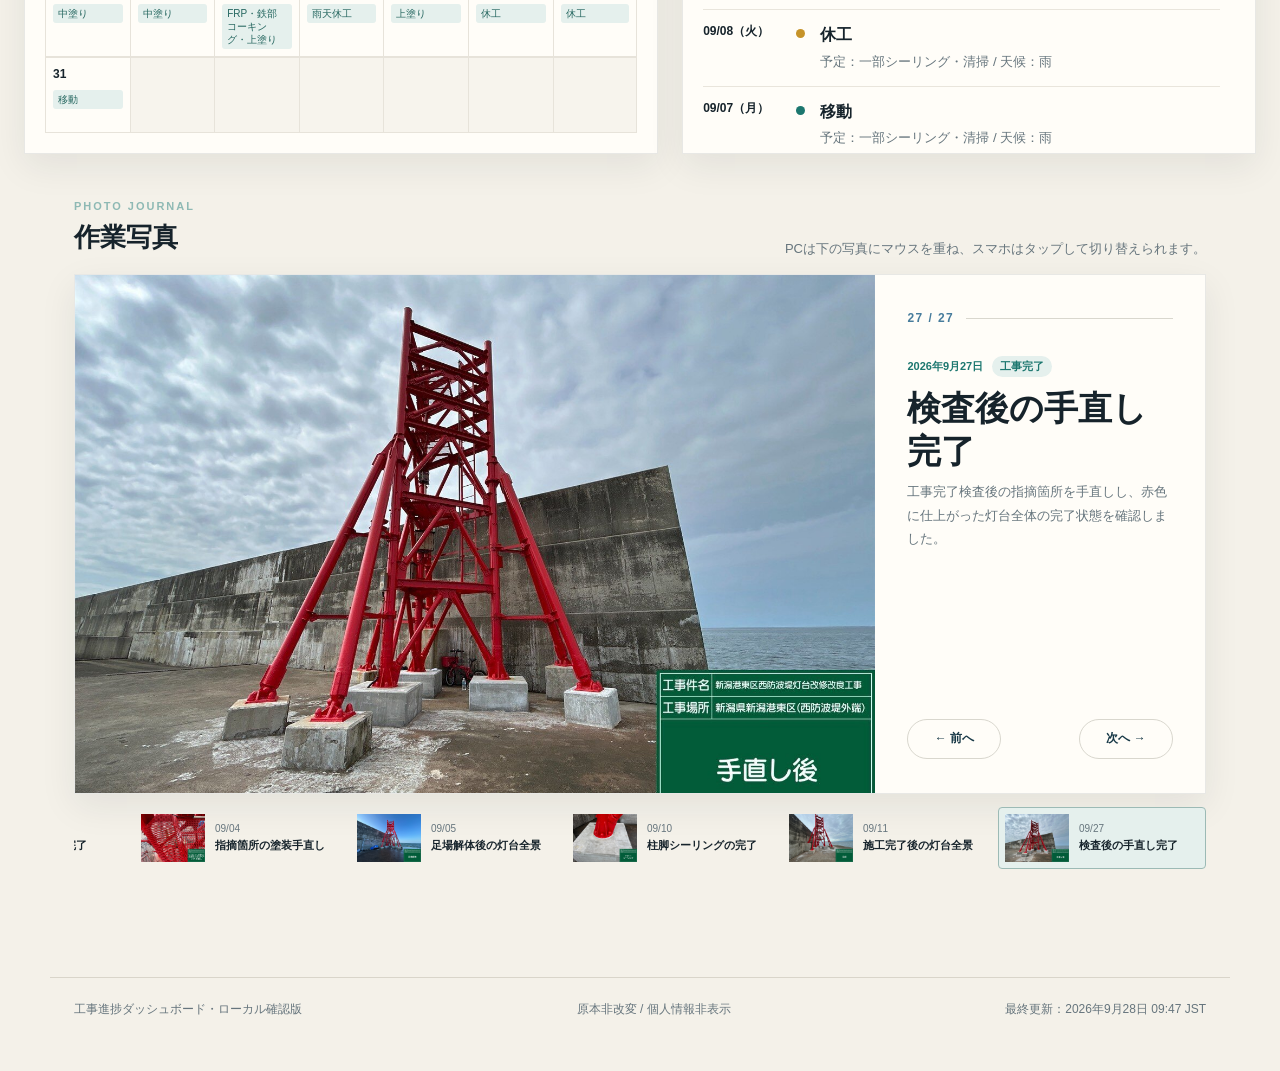
==== commit ad529f8d: "工事完了と検査後手直しを反映" ====
--- a/index.html
+++ b/index.html
@@ -5,7 +5,7 @@
   <meta name="viewport" content="width=device-width, initial-scale=1">
   <meta name="robots" content="noindex,nofollow">
   <title>工事進捗ダッシュボード</title>
-  <link rel="stylesheet" href="style.css?v=20260909-1150">
+  <link rel="stylesheet" href="style.css?v=20260928-0949">
   <link rel="stylesheet" href="weather-link.css?v=20260820-1045">
   <link rel="stylesheet" href="materials.css?v=20260820-1045">
 </head>
@@ -81,11 +81,13 @@
       </div>
     </section>
 
-    <section class="section-head upcoming-head">
-      <div><p class="eyebrow">UPCOMING PLAN</p><h2>今後の予定</h2></div>
-      <p class="plan-caption">週報・現地連絡で確認した予定を掲載しています。実施確認後、実績表示へ更新します。</p>
-    </section>
-    <section class="card upcoming-card"><div id="upcoming-log" class="upcoming-grid"></div></section>
+    <div id="upcoming-section">
+      <section class="section-head upcoming-head">
+        <div><p class="eyebrow">UPCOMING PLAN</p><h2>今後の予定</h2></div>
+        <p class="plan-caption">週報・現地連絡で確認した予定を掲載しています。実施確認後、実績表示へ更新します。</p>
+      </section>
+      <section class="card upcoming-card"><div id="upcoming-log" class="upcoming-grid"></div></section>
+    </div>
     </div>
 
     <section class="section-head gallery-head">
@@ -123,7 +125,7 @@
     </div>
   </dialog>
   <footer><span>工事進捗ダッシュボード・ローカル確認版</span><span>原本非改変 / 個人情報非表示</span><span>最終更新：<time id="updated-at"></time></span></footer>
-  <script src="data.js?v=20260912-1413"></script>
-  <script src="app.js?v=20260909-1039"></script>
+  <script src="data.js?v=20260928-0947"></script>
+  <script src="app.js?v=20260928-0952"></script>
 </body>
 </html>
--- a/style.css
+++ b/style.css
@@ -74,4 +74,5 @@
 @media(max-width:540px){.gantt-wrap{padding:18px 14px}.gantt-viewport{--gantt-label-width:174px}}
 @media(max-width:540px){.calendar-nav button,.photo-controls button{min-height:45px}.gantt-label strong{overflow:visible;white-space:normal;text-overflow:clip;line-height:1.35}}
 @media(max-width:540px){.section-head.compact{display:block}.calendar-nav{justify-content:flex-start;margin-top:8px}.calendar-nav span{white-space:nowrap}}
+@media(max-width:540px){.calendar-card{overflow-x:auto;overscroll-behavior-x:contain}.calendar-week,.calendar{min-width:560px}}
 @media(max-width:540px){.operations-wide{left:auto;width:100%;transform:none}}
